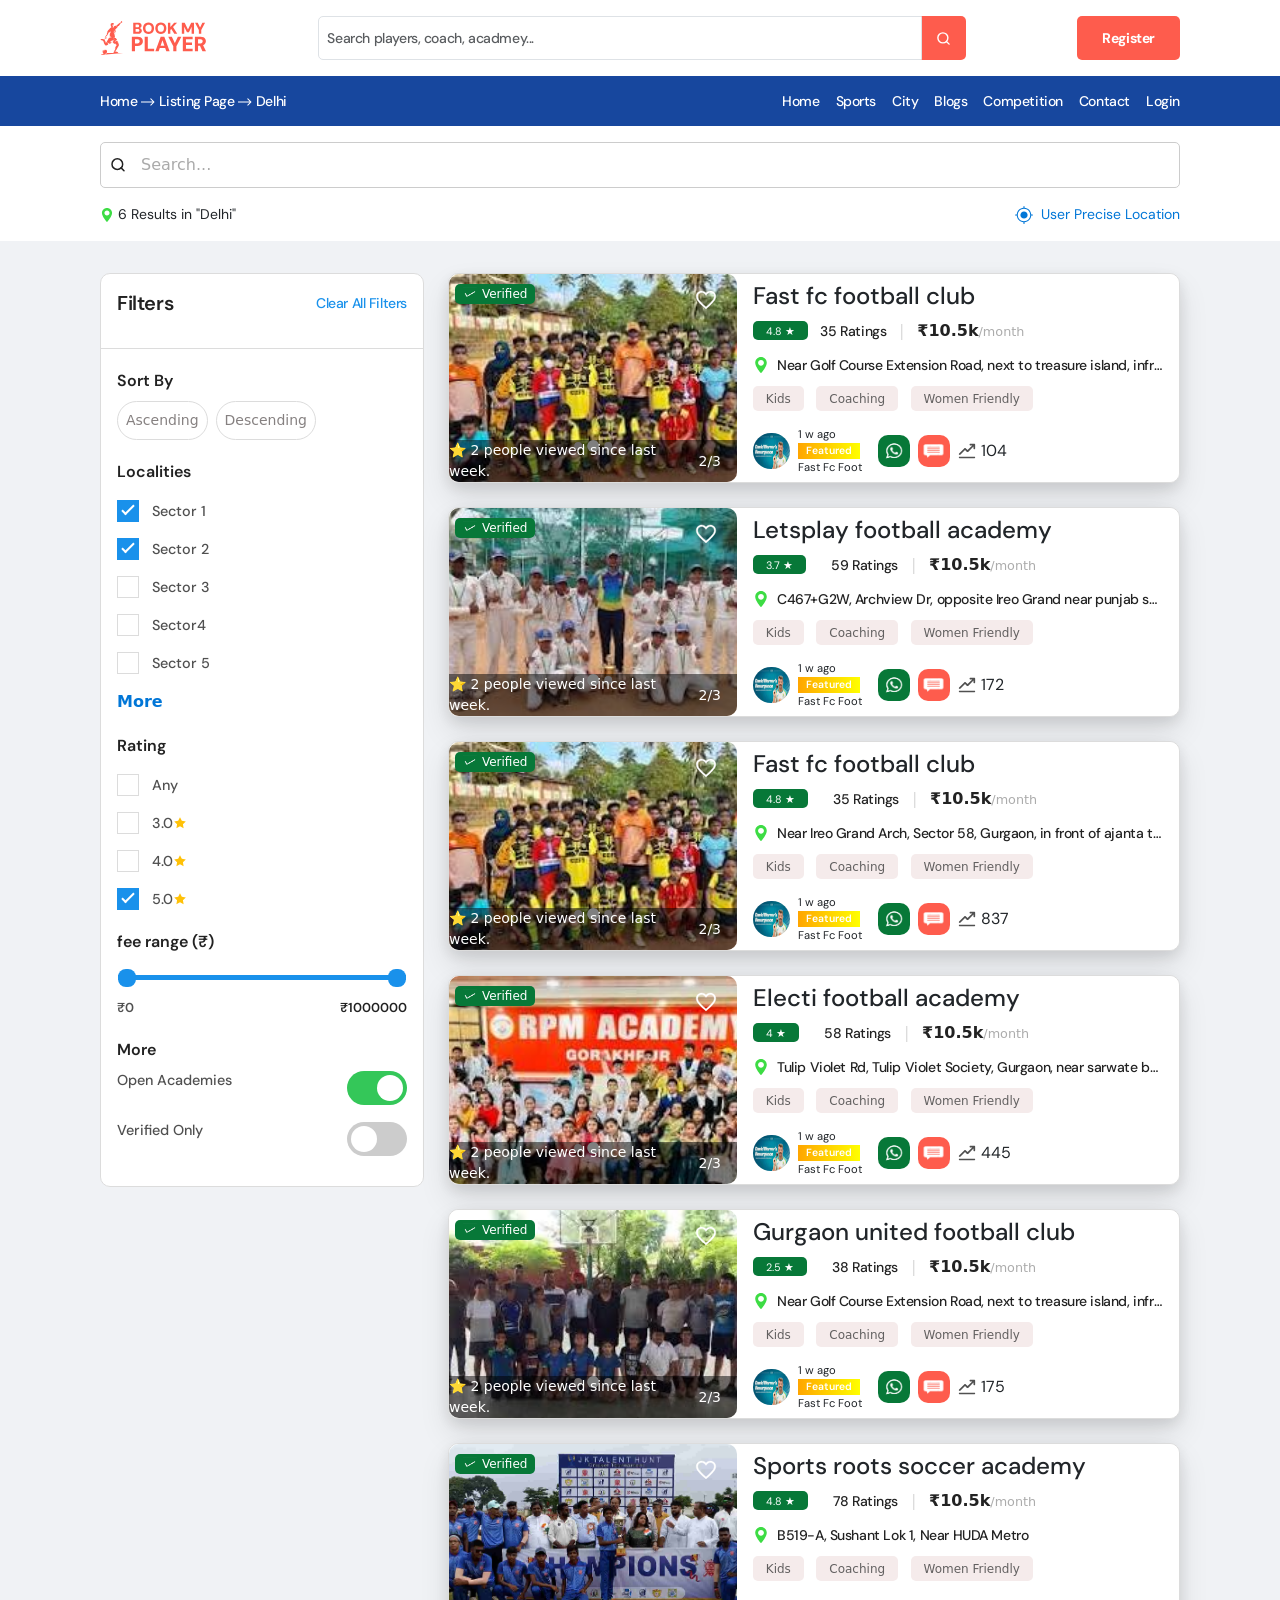
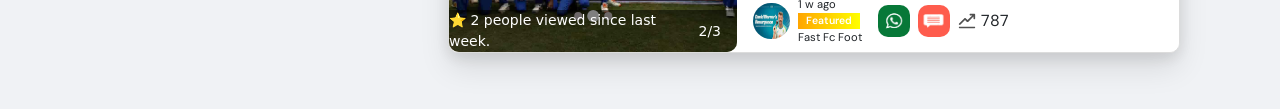
==== index.html @ 22694db4 "changes" ====
<!DOCTYPE html>
<html lang="en">

<head>
    <meta charset="UTF-8">
    <meta name="viewport" content="width=device-width, initial-scale=1.0">
    <title>Document</title>
    <link rel="stylesheet" href="asset/css/listing.css">
    <link rel="stylesheet" href="asset/css/header.css">
    <link rel="preload" href="https://cdn.jsdelivr.net/npm/bootstrap@5.3.2/dist/css/bootstrap.min.css" as="style"
        onload="this.onload=null;this.rel='stylesheet'">
    <noscript>
        <link rel="stylesheet" href="https://cdn.jsdelivr.net/npm/bootstrap@5.3.2/dist/css/bootstrap.min.css"
            integrity="sha384-T3c6CoIi6uLrA9TneNEoa7RxnatzjcDSCmG1MXxSR1GAsXEV/Dwwykc2MPK8M2HN" crossorigin="anonymous">
    </noscript>
</head>

<body>

        <!-- top most header  -->

        <header class="fb_container fb_flex_2 fb_header_1 ">
            <div>
                <img src="asset/images/logo.svg" lodaing="lazy" alt="loading" width="106" height="34">
            </div>
    
    
    
            <!-- search box  -->
    
            <div class="fb_search_field" style="display:block">
                <div class="input-group fb_search_input">
    
    
                    <input type="text" class="form-control fb_custom_search" aria-label="Sizing example input"
                        aria-describedby="inputGroup-sizing-lg" placeholder="Search players, coach, acadmey..." />
    
                    <button type="submit" class="fb_search_btn">
                        <img src="asset/images/search.svg" lodaing="lazy" alt="loading" width="15" height="15" />
                    </button>
    
                </div>
            </div>
    
            <!-- search box ends  -->
    
    
            <!-- another header which contains navbar menu and city  -->
    
            <section class="fb_header_2" style="display: none;">
    
                <div class="fb_nav_menu fb_font">
                    <ul>
                        <li>Home</li>
                        <li>About</li>
                    </ul>
                </div>
    
            </section>
    
            <!-- another header which contains navbar menu and city ends -->
    
            <div class="fb_login">
    
                <!-- <div class="fb_city_section" style="display: none;">
    
                    <div class="fb_club fb_city">
                        <span class="fb_font">Select Your City</span>
                        <img src="asset/images/black-arrow.svg" lodaing="lazy" alt="loading"  width="14" height="14">
                    </div>
                </div> -->
    
                <div>
                    <button class="fb_login_btn fb_font">Register</button>
                </div>
    
    
            </div>
    
    
        </header>
    
        <!-- top most header ends -->
    
        <!-- blue header starts  -->
    
        <header class="fb_blue_container fb_blue_flex fb_header_blue fb_font">
    
            <div>
                <span class="fb_blue_home">Home</span>
                <img src="asset/images/white-arrow.svg" lodaing="lazy" alt="loading" width="14" height="8">
                <span class="fb_blue_home">Listing Page</span>
                <img src="asset/images/white-arrow.svg" lodaing="lazy" alt="loading" width="14" height="8">
                <span class="fb_blue_home">Delhi</span>
            </div>
    
    
            <div class="fb_nav_option fb_font">
                <ul class="fb_nav_ul">
                    <li class="fb_nav">Home</li>
                    <li class="fb_sports fb_nav">Sports</li>
                    <li class="fb_new_city fb_nav" id="selectedCity">City</li>
                    <li class="fb_nav">Blogs</li>
                    <li class="fb_nav">Competition</li>
                    <li class="fb_nav">Contact</li>
                    <li class="fb_nav">Login</li>
                </ul>
            </div>
    
        </header>
    
        <!-- blue header ends -->
    <header>
        <div class="top_mob_header">
            <div class="top_logo">
                <img src="asset/images/logo.svg" alt="">
                <img src="asset/images/menu.png" alt="" class="menu_img">
            </div>
        </div>
        <div class="search-box">
            <input type="text" class="search-input" placeholder="Search...">
            <div class="search-icon">
                <img src="asset/images/search2.svg" alt="search">
            </div>
        </div>

        <div class="result_location">
            <div class="result_place">
                <div>
                    <img src="asset/images/location_mob.svg" alt="" srcset="">
                    <span>6 Results in "Delhi"</span>
                </div>
                <span class="precise_location"><img src="asset/images/detect.svg" alt=""> User Precise Location</span>
            </div>
        </div>

        <div class="filter_section">
            <div class="filter_sort">
                <span>Sort By</span>
            </div>
            <div class="filter_sort">
                <span>Top Rated</span>
            </div>
            <div class="filter_sort">
                <span>Verified</span>
            </div>
            <div class="filter_sort">
                <span>Open Now</span>
            </div>
        </div>
    </header>

    <section class="localities">
        <h2 class="fb_font">Localities in Delhi</h2>

        <div class="grid-container">
            <!-- First 12 sectors -->
            <div class="grid-item"><img src="asset/images/home_icon.png" alt=""><span>Sector1</span></div>
            <div class="grid-item"><img src="asset/images/home_icon.png" alt=""><span>Sector2</span></div>
            <div class="grid-item"><img src="asset/images/home_icon.png" alt=""><span>Sector3</span></div>
            <div class="grid-item"><img src="asset/images/home_icon.png" alt=""><span>Sector4</span></div>
            <div class="grid-item"><img src="asset/images/home_icon.png" alt=""><span>Sector5</span></div>
            <div class="grid-item"><img src="asset/images/home_icon.png" alt=""><span>Sector6</span></div>
            <div class="grid-item"><img src="asset/images/home_icon.png" alt=""><span>Sector7</span></div>
            <!-- Add more sectors up to Sector12 similarly -->

            <!-- Last line with expand and less icon -->
            <div class="grid-item expand"><img src="asset/images/location_mob.svg" alt=""><span>More</span></div>

            <!-- Hidden sectors (initially hidden) -->
            <div class="grid-item extra" style="display: none;"><img src="asset/images/home_icon.png"
                    alt=""><span>Sector16</span></div>
            <div class="grid-item extra" style="display: none;"><img src="asset/images/home_icon.png"
                    alt=""><span>Sector17</span></div>
            <div class="grid-item extra" style="display: none;"><img src="asset/images/home_icon.png"
                    alt=""><span>Sector18</span></div>
            <div class="grid-item extra" style="display: none;"><img src="asset/images/home_icon.png"
                    alt=""><span>Sector19</span></div>
            <div class="grid-item extra" style="display: none;"><img src="asset/images/home_icon.png"
                    alt=""><span>Sector20</span></div>
            <div class="grid-item extra" style="display: none;"><img src="asset/images/home_icon.png"
                    alt=""><span>Sector21</span></div>
            <div class="grid-item extra" style="display: none;"><img src="asset/images/home_icon.png"
                    alt=""><span>Sector22</span></div>
            <div class="grid-item extra" style="display: none;"><img src="asset/images/home_icon.png"
                    alt=""><span>Sector23</span></div>
            <div class="grid-item extra" style="display: none;"><img src="asset/images/home_icon.png"
                    alt=""><span>Sector24</span></div>
            <div class="grid-item extra" style="display: none;"><img src="asset/images/home_icon.png"
                    alt=""><span>Sector25</span></div>
            <div class="grid-item extra" style="display: none;"><img src="asset/images/home_icon.png"
                    alt=""><span>Sector26</span></div>
            <div class="grid-item extra" style="display: none;"><img src="asset/images/home_icon.png"
                    alt=""><span>Sector27</span></div>
            <!-- Add more hidden sectors similarly up to Sector16 or more -->
            <!-- Less Icon (initially hidden) -->
            <div class="grid-item less" style="display: none;"><img src="asset/images/location_mob.svg"
                    alt=""><span>Less</span></div>
        </div>

    </section>


    <section class="listing_page">
        <div class="filter_left">
            <div class="filter_top">
                <p class="fb_font" id="filter_new_heading">Filters</p>
                <p class="fb_font" id="filter_new_heading_2">Clear All Filters</p>
            </div>
            <div class="mob_filter_input">
                <label for="">Sort By</label>
                <div class="sort_by">
                    <div class="sort_btn"><span>Ascending</span></div>
                    <div class="sort_btn"><span>Descending</span></div>
                </div>

            </div>

            <div class="filter_check">
                <p class="mob_filter_topic">Localities</p>

                <div class="mobile_login_check">
                    <label class="mobile_login_label_checkbox">
                        <input type="checkbox" checked />
                        <span class="mobile_login_checkbox"></span>
                        <p class="mob_filter_sector">Sector 1</p>
                    </label>
                </div>

                <div class="mobile_login_check">
                    <label class="mobile_login_label_checkbox">
                        <input type="checkbox" checked />
                        <span class="mobile_login_checkbox"></span>
                        <p class="mob_filter_sector">Sector 2</p>
                    </label>
                </div>

                <div class="mobile_login_check">
                    <label class="mobile_login_label_checkbox">
                        <input type="checkbox" />
                        <span class="mobile_login_checkbox"></span>
                        <p class="mob_filter_sector">Sector 3</p>
                    </label>
                </div>

                <div class="mobile_login_check">
                    <label class="mobile_login_label_checkbox">
                        <input type="checkbox" />
                        <span class="mobile_login_checkbox"></span>
                        <p class="mob_filter_sector">Sector4</p>
                    </label>
                </div>

                <div class="mobile_login_check">
                    <label class="mobile_login_label_checkbox">
                        <input type="checkbox" />
                        <span class="mobile_login_checkbox"></span>
                        <p class="mob_filter_sector">Sector 5</p>
                    </label>
                </div>
                <div>
                   <p style="text-align: left; color: #0076d7; font-weight: 600; cursor: pointer;">More</p>

                </div>

                <p class="mob_filter_topic">Rating</p>

                <div class="mobile_login_check">
                    <label class="mobile_login_label_checkbox">
                        <input type="checkbox" />
                        <span class="mobile_login_checkbox"></span>
                        <p class="mob_filter_sector">Any</p>
                    </label>
                </div>

                <div class="mobile_login_check">
                    <label class="mobile_login_label_checkbox">
                        <input type="checkbox" />
                        <span class="mobile_login_checkbox"></span>
                        <p class="mob_filter_sector">3.0 <img src="asset/images/gold_star.svg" loading="lazy"
                                alt="loading" width="14" height="14"></p>
                    </label>
                </div>

                <div class="mobile_login_check">
                    <label class="mobile_login_label_checkbox">
                        <input type="checkbox" />
                        <span class="mobile_login_checkbox"></span>
                        <p class="mob_filter_sector">4.0 <img src="asset/images/gold_star.svg" loading="lazy"
                                alt="loading" width="14" height="14"></p>
                    </label>
                </div>

                <div class="mobile_login_check">
                    <label class="mobile_login_label_checkbox">
                        <input type="checkbox" checked />
                        <span class="mobile_login_checkbox"></span>
                        <p class="mob_filter_sector">5.0 <img src="asset/images/gold_star.svg" loading="lazy"
                                alt="loading" width="14" height="14"></p>
                    </label>
                </div>
            </div>

            <div class="mob_filter_slider">
                <p class="mob_filter_topic">fee range (₹)</p>
                <div class="mob_filter_range_slider">

                    <input value="0" min="0" max="1000000" step="10000" type="range">
                    <input value="1000000" min="0" max="1000000" step="10000" type="range">


                    <div class="mob_academy_filter_value">
                        <span class="rangeValues-1"></span>
                        <span class="rangeValues-2"></span>
                    </div>
                </div>
            </div>

            <div>
                <p class="mob_filter_topic">More</p>

                <div class="mob_filter_on_off">
                    <p class="mob_filter_pic_on">Open Academies</p>
                    <label class="mob_filter_switch">
                        <input type="checkbox" checked>
                        <span class="mob_switch_slider mob_switch_round"></span>
                    </label>
                </div>

                <div class="mob_filter_on_off">
                    <p class="mob_filter_pic_on">Verified Only</p>
                    <label class="mob_filter_switch">
                        <input type="checkbox">
                        <span class="mob_switch_slider mob_switch_round"></span>
                    </label>
                </div>
            </div>
        </div>
        <div class="row right_main">
            <div class="col-12 gap">
                <div class="listing_wrapper">
                    <div class="listing_box">
                        <div class="listing_img">
                            <div class="carousel">
                                <div class="carousel_images">
                                    <img src="asset/images/academy1.jpeg" alt="Listing Image 1" class="list_img active">
                                    <img src="asset/images/academy2.jpeg" alt="Listing Image 2" class="list_img">
                                    <img src="asset/images/academy3.jpeg" alt="Listing Image 3" class="list_img">
                                    <!-- Add more images as needed -->
                                </div>
                                <div class="carousel_dots">
                                    <span class="dot active" onclick="currentSlide(1)"></span>
                                    <span class="dot" onclick="currentSlide(2)"></span>
                                    <span class="dot" onclick="currentSlide(3)"></span>
                                    <!-- Add more dots as needed -->
                                </div>
                                <div class="carousel_contacts">
                                    <div><span class="">⭐ 2 people viewed since last week.</span></div>
                                    <div><span class="contact_count">1/3</span></div>
                                </div>
                            </div>

                            <div>
                                <div class="verified_tick">
                                    <img src="asset/images/white_tick.png" alt="">
                                    <span>Verified</span>
                                </div>
                                <div class="heart_fav">
                                    <img src="asset/images/heart.svg" alt="">
                                </div>

                            </div>

                        </div>


                        <div class="list_down">
                            <div class="list_top">
                                <h2>Fast fc football club</h2>
                            </div>
                            <div>


                                <div class="fb_star_section fb_flex">
                                    <div class="rating_num">
                                        <span>4.8 ★</span>
                                    </div>
                                    <span class="fb_font total_ratings">35 Ratings</span>
                                    <span class="line">|</span>
                                    <span><span style="font-weight: 600; color:#222">₹10.5k</span><span
                                            class="per_month">/month</span></span>
                                </div>
                            </div>

                            <div class="list_location">
                                <img src="asset/images/location_mob.svg" alt="">
                                <span class="fb_font">Near Golf Course Extension Road, next to treasure island, infront of jali road, bhawarkuwa, in front of khatiwalatank, near Alpine international school</span>
                            </div>

                            <div class="extra_info">
                                <div class="extra_sport">
                                    <span>Kids</span>
                                </div>
                                <div class="extra_sport">
                                    <span>Coaching</span>
                                </div>
                                <div class="extra_sport">
                                    <span>Women Friendly</span>
                                </div>
                                <div class="extra_sport">
                                    <span>Admission Open</span>
                                </div>
                                <div class="extra_sport">
                                    <span>Timings</span>
                                </div>
                                <div class="extra_sport">
                                    <span>Expensive /Pricing</span>
                                </div>
                            </div>

                            <div class="down_menu">
                                <div class="logo_details">
                                    <div class="mini_logo">
                                        <img src="asset/images/img1.jpeg" alt="">
                                    </div>
        
                                    <div class="logo_info">
                                        <span>1 w ago</span>
                                        <span>Featured</span>
                                        <span>Fast Fc Football club academy in south east delhi</span>
                                    </div>
                                </div>
                                <div class="list_btn">
                                    <div class="white_whatsapp"><img src="asset/images/whatsapp_icon.png" alt="" srcset="">
                                    </div>
                                    <div class="white_phone"><img src="asset/images/msg_icon.png" alt="" srcset=""></div>
                                    <div class="graph_view"><img src="asset/images/graph.svg" alt=""><span>104</span></div>
                                </div>
        
                            </div>
                        </div>
                    </div>

                </div>

            </div>

            <div class="col-12 gap">
                <div class="listing_wrapper">
                    <div class="listing_box">
                        <div class="listing_img">
                            <div class="carousel">
                                <div class="carousel_images">
                                    <img src="asset/images/academy4.jpeg" alt="Listing Image 1" class="list_img active">
                                    <img src="asset/images/academy5.jpeg" alt="Listing Image 2" class="list_img">
                                    <img src="asset/images/academy6.jpeg" alt="Listing Image 3" class="list_img">
                                    <!-- Add more images as needed -->
                                </div>
                                <div class="carousel_dots">
                                    <span class="dot active" onclick="currentSlide(1)"></span>
                                    <span class="dot" onclick="currentSlide(2)"></span>
                                    <span class="dot" onclick="currentSlide(3)"></span>
                                    <!-- Add more dots as needed -->
                                </div>

                                <div class="carousel_contacts">
                                    <div><span class="">⭐ 2 people viewed since last week.</span></div>
                                    <div><span class="contact_count">1/3</span></div>
                                </div>
                            </div>
                            <div class="verified_tick">
                                <img src="asset/images/white_tick.png" alt="">
                                <span>Verified</span>
                            </div>
                            <div class="heart_fav">
                                <img src="asset/images/heart.svg" alt="">
                            </div>
                        </div>


                        <div class="list_down">
                            <div class="list_top">
                                <h2>Letsplay football academy</h2>
                            </div>
                            <div>


                                <div class="fb_star_section fb_flex">
                                    <div class="rating_num">
                                        <span>3.7 ★</span>
                                    </div>
                                    <div class="fb_stars star_hide" style="--star_rating: 4"
                                        aria-label="Rating of this product is 4 out of 5.">
                                    </div>
                                    <span class="fb_font total_ratings">59 Ratings</span>
                                    <span class="line">|</span>
                                    <span><span style="font-weight: 600; color:#222">₹10.5k</span><span
                                            class="per_month">/month</span></span>
                                </div>
                            </div>

                            <div class="list_location">
                                <img src="asset/images/location_mob.svg" alt="">
                                <span class="fb_font">C467+G2W, Archview Dr, opposite Ireo Grand near punjab sweets</span>
                            </div>

                            <div class="extra_info">
                                <div class="extra_sport">
                                    <span>Kids</span>
                                </div>
                                <div class="extra_sport">
                                    <span>Coaching</span>
                                </div>
                                <div class="extra_sport">
                                    <span>Women Friendly</span>
                                </div>
                                <div class="extra_sport">
                                    <span>Admission Open</span>
                                </div>
                                <div class="extra_sport">
                                    <span>Timings</span>
                                </div>
                                <div class="extra_sport">
                                    <span>Expensive /Pricing</span>
                                </div>
                            </div>
                            
                            <div class="down_menu">
                                <div class="logo_details">
                                    <div class="mini_logo">
                                        <img src="asset/images/img1.jpeg" alt="">
                                    </div>
        
                                    <div class="logo_info">
                                        <span>1 w ago</span>
                                        <span>Featured</span>
                                        <span>Fast Fc Foot...</span>
                                    </div>
                                </div>
                                <div class="list_btn">
                                    <div class="white_whatsapp"><img src="asset/images/whatsapp_icon.png" alt="" srcset="">
                                    </div>
                                    <div class="white_phone"><img src="asset/images/msg_icon.png" alt="" srcset=""></div>
                                    <div class="graph_view"><img src="asset/images/graph.svg" alt=""><span>172</span></div>
                                </div>
        
                            </div>
                        </div>
                    </div>

                </div>

            </div>

            <div class="col-12 gap">
                <div class="listing_wrapper">
                    <div class="listing_box">
                        <div class="listing_img">
                            <div class="carousel">
                                <div class="carousel_images">
                                    <img src="asset/images/academy8.jpeg" alt="Listing Image 1" class="list_img active">
                                    <img src="asset/images/academy2.jpeg" alt="Listing Image 2" class="list_img">
                                    <img src="asset/images/academy9.jpeg" alt="Listing Image 3" class="list_img">
                                    <!-- Add more images as needed -->
                                </div>
                                <div class="carousel_dots">
                                    <span class="dot active" onclick="currentSlide(1)"></span>
                                    <span class="dot" onclick="currentSlide(2)"></span>
                                    <span class="dot" onclick="currentSlide(3)"></span>
                                    <!-- Add more dots as needed -->
                                </div>
                                <div class="carousel_contacts">
                                    <div><span class="">⭐ 2 people viewed since last week.</span></div>
                                    <div><span class="contact_count">1/3</span></div>
                                </div>
                            </div>

                            <div>
                                <div class="verified_tick">
                                    <img src="asset/images/white_tick.png" alt="">
                                    <span>Verified</span>
                                </div>
                                <div class="heart_fav">
                                    <img src="asset/images/heart.svg" alt="">
                                </div>

                            </div>

                        </div>


                        <div class="list_down">
                            <div class="list_top">
                                <h2>Fast fc football club
                                </h2>
                            </div>
                            <div>


                                <div class="fb_star_section fb_flex">
                                    <div class="rating_num">
                                        <span>4.8 ★</span>
                                    </div>
                                    <div class="fb_stars star_hide" style="--star_rating: 5"
                                        aria-label="Rating of this product is 4 out of 5.">
                                    </div>
                                    <span class="fb_font total_ratings">35 Ratings</span>
                                    <span class="line">|</span>
                                    <span><span style="font-weight: 600; color:#222">₹10.5k</span><span
                                            class="per_month">/month</span></span>
                                </div>
                            </div>

                            <div class="list_location">
                                <img src="asset/images/location_mob.svg" alt="">
                                <span class="fb_font">Near Ireo Grand Arch, Sector 58, Gurgaon, in front of ajanta talkies</span>
                            </div>

                            <div class="extra_info">
                                <div class="extra_sport">
                                    <span>Kids</span>
                                </div>
                                <div class="extra_sport">
                                    <span>Coaching</span>
                                </div>
                                <div class="extra_sport">
                                    <span>Women Friendly</span>
                                </div>
                                <div class="extra_sport">
                                    <span>Admission Open</span>
                                </div>
                                <div class="extra_sport">
                                    <span>Timings</span>
                                </div>
                                <div class="extra_sport">
                                    <span>Expensive /Pricing</span>
                                </div>
                            </div>

                            <div class="down_menu">
                                <div class="logo_details">
                                    <div class="mini_logo">
                                        <img src="asset/images/img1.jpeg" alt="">
                                    </div>
        
                                    <div class="logo_info">
                                        <span>1 w ago</span>
                                        <span>Featured</span>
                                        <span>Fast Fc Foot...</span>
                                    </div>
                                </div>
                                <div class="list_btn">
                                    <div class="white_whatsapp"><img src="asset/images/whatsapp_icon.png" alt="" srcset="">
                                    </div>
                                    <div class="white_phone"><img src="asset/images/msg_icon.png" alt="" srcset=""></div>
                                    <div class="graph_view"><img src="asset/images/graph.svg" alt=""><span>837</span></div>
                                </div>
        
                            </div>

                        </div>
                    </div>

                </div>

            </div>

            <div class="col-12 gap">
                <div class="listing_wrapper">
                    <div class="listing_box">
                        <div class="listing_img">
                            <div class="carousel">
                                <div class="carousel_images">
                                    <img src="asset/images/academy10.jpeg" alt="Listing Image 1"
                                        class="list_img active">
                                    <img src="asset/images/academy11.jpeg" alt="Listing Image 2" class="list_img">
                                    <img src="asset/images/academy12.jpeg" alt="Listing Image 3" class="list_img">
                                    <!-- Add more images as needed -->
                                </div>
                                <div class="carousel_dots">
                                    <span class="dot active" onclick="currentSlide(1)"></span>
                                    <span class="dot" onclick="currentSlide(2)"></span>
                                    <span class="dot" onclick="currentSlide(3)"></span>
                                    <!-- Add more dots as needed -->
                                </div>

                                <div class="carousel_contacts">
                                    <div><span class="">⭐ 2 people viewed since last week.</span></div>
                                    <div><span class="contact_count">1/3</span></div>
                                </div>
                            </div>
                            <div class="verified_tick">
                                <img src="asset/images/white_tick.png" alt="">
                                <span>Verified</span>
                            </div>
                            <div class="heart_fav">
                                <img src="asset/images/heart.svg" alt="">
                            </div>
                        </div>


                        <div class="list_down">
                            <div class="list_top">
                                <h2>Electi football academy</h2>
                            </div>
                            <div>


                                <div class="fb_star_section fb_flex">
                                    <div class="rating_num">
                                        <span>4 ★</span>
                                    </div>
                                    <div class="fb_stars star_hide" style="--star_rating: 4"
                                        aria-label="Rating of this product is 4 out of 5.">
                                    </div>
                                    <span class="fb_font total_ratings">58 Ratings</span>
                                    <span class="line">|</span>
                                    <span><span style="font-weight: 600; color:#222">₹10.5k</span><span
                                            class="per_month">/month</span></span>
                                </div>
                            </div>

                            <div class="list_location">
                                <img src="asset/images/location_mob.svg" alt="">
                                <span class="fb_font">Tulip Violet Rd, Tulip Violet Society, Gurgaon, near sarwate bus stand</span>
                            </div>

                            <div class="extra_info">
                                <div class="extra_sport">
                                    <span>Kids</span>
                                </div>
                                <div class="extra_sport">
                                    <span>Coaching</span>
                                </div>
                                <div class="extra_sport">
                                    <span>Women Friendly</span>
                                </div>
                                <div class="extra_sport">
                                    <span>Admission Open</span>
                                </div>
                                <div class="extra_sport">
                                    <span>Timings</span>
                                </div>
                                <div class="extra_sport">
                                    <span>Expensive /Pricing</span>
                                </div>
                            </div>

                            <div class="down_menu">
                                <div class="logo_details">
                                    <div class="mini_logo">
                                        <img src="asset/images/img1.jpeg" alt="">
                                    </div>
        
                                    <div class="logo_info">
                                        <span>1 w ago</span>
                                        <span>Featured</span>
                                        <span>Fast Fc Foot...</span>
                                    </div>
                                </div>
                                <div class="list_btn">
                                    <div class="white_whatsapp"><img src="asset/images/whatsapp_icon.png" alt="" srcset="">
                                    </div>
                                    <div class="white_phone"><img src="asset/images/msg_icon.png" alt="" srcset=""></div>
                                    <div class="graph_view"><img src="asset/images/graph.svg" alt=""><span>445</span></div>
                                </div>
        
                            </div>


                        </div>
                    </div>

                </div>

            </div>

            <div class="col-12 gap">
                <div class="listing_wrapper">
                    <div class="listing_box">
                        <div class="listing_img">
                            <div class="carousel">
                                <div class="carousel_images">
                                    <img src="asset/images/academy13.jpeg" alt="Listing Image 1"
                                        class="list_img active">
                                    <img src="asset/images/academy14.jpeg" alt="Listing Image 2" class="list_img">
                                    <img src="asset/images/academy15.jpeg" alt="Listing Image 3" class="list_img">
                                    <!-- Add more images as needed -->
                                </div>
                                <div class="carousel_dots">
                                    <span class="dot active" onclick="currentSlide(1)"></span>
                                    <span class="dot" onclick="currentSlide(2)"></span>
                                    <span class="dot" onclick="currentSlide(3)"></span>
                                    <!-- Add more dots as needed -->
                                </div>
                                <div class="carousel_contacts">
                                    <div><span class="">⭐ 2 people viewed since last week.</span></div>
                                    <div><span class="contact_count">1/3</span></div>
                                </div>
                            </div>

                            <div>
                                <div class="verified_tick">
                                    <img src="asset/images/white_tick.png" alt="">
                                    <span>Verified</span>
                                </div>
                                <div class="heart_fav">
                                    <img src="asset/images/heart.svg" alt="">
                                </div>

                            </div>

                        </div>


                        <div class="list_down">
                            <div class="list_top">
                                <h2>Gurgaon united football club
                                </h2>
                            </div>
                            <div>


                                <div class="fb_star_section fb_flex">
                                    <div class="rating_num">
                                        <span>2.5 ★</span>
                                    </div>
                                    <div class="fb_stars star_hide" style="--star_rating: 3"
                                        aria-label="Rating of this product is 3 out of 5.">
                                    </div>
                                    <span class="fb_font total_ratings">38 Ratings</span>
                                    <span class="line">|</span>
                                    <span><span style="font-weight: 600; color:#222">₹10.5k</span><span
                                            class="per_month">/month</span></span>
                                </div>
                            </div>

                            <div class="list_location">
                                <img src="asset/images/location_mob.svg" alt="">
                                <span class="fb_font">Near Golf Course Extension Road, next to treasure island, infront of jali road, bhawarkuwa, in front of khatiwalatank, near Alpine international school</span>
                            </div>

                            <div class="extra_info">
                                <div class="extra_sport">
                                    <span>Kids</span>
                                </div>
                                <div class="extra_sport">
                                    <span>Coaching</span>
                                </div>
                                <div class="extra_sport">
                                    <span>Women Friendly</span>
                                </div>
                                <div class="extra_sport">
                                    <span>Admission Open</span>
                                </div>
                                <div class="extra_sport">
                                    <span>Timings</span>
                                </div>
                                <div class="extra_sport">
                                    <span>Expensive /Pricing</span>
                                </div>
                            </div>

                            <div class="down_menu">
                                <div class="logo_details">
                                    <div class="mini_logo">
                                        <img src="asset/images/img1.jpeg" alt="">
                                    </div>
        
                                    <div class="logo_info">
                                        <span>1 w ago</span>
                                        <span>Featured</span>
                                        <span>Fast Fc Foot...</span>
                                    </div>
                                </div>
                                <div class="list_btn">
                                    <div class="white_whatsapp"><img src="asset/images/whatsapp_icon.png" alt="" srcset="">
                                    </div>
                                    <div class="white_phone"><img src="asset/images/msg_icon.png" alt="" srcset=""></div>
                                    <div class="graph_view"><img src="asset/images/graph.svg" alt=""><span>175</span></div>
                                </div>
        
                            </div>
                        </div>
                    </div>

                </div>

            </div>

            <div class="col-12 gap">
                <div class="listing_wrapper">
                    <div class="listing_box">
                        <div class="listing_img">
                            <div class="carousel">
                                <div class="carousel_images">
                                    <img src="asset/images/academy10.jpeg" alt="Listing Image 1"
                                        class="list_img active">
                                    <img src="asset/images/academy18.jpg" alt="Listing Image 2" class="list_img">
                                    <img src="asset/images/academy5.jpeg" alt="Listing Image 3" class="list_img">
                                    <!-- Add more images as needed -->
                                </div>
                                <div class="carousel_dots">
                                    <span class="dot active" onclick="currentSlide(1)"></span>
                                    <span class="dot" onclick="currentSlide(2)"></span>
                                    <span class="dot" onclick="currentSlide(3)"></span>
                                    <!-- Add more dots as needed -->
                                </div>
                                <div class="carousel_contacts">
                                    <div><span class="">⭐ 2 people viewed since last week.</span></div>
                                    <div><span class="contact_count">1/3</span></div>
                                </div>
                            </div>

                            <div>
                                <div class="verified_tick">
                                    <img src="asset/images/white_tick.png" alt="">
                                    <span>Verified</span>
                                </div>
                                <div class="heart_fav">
                                    <img src="asset/images/heart.svg" alt="">
                                </div>

                            </div>

                        </div>


                        <div class="list_down">
                            <div class="list_top">
                                <h2>Sports roots soccer academy
                                </h2>
                            </div>
                            <div>


                                <div class="fb_star_section fb_flex">
                                    <div class="rating_num">
                                        <span>4.8 ★</span>
                                    </div>
                                    <div class="fb_stars star_hide" style="--star_rating: 5"
                                        aria-label="Rating of this product is 3 out of 5.">
                                    </div>
                                    <span class="fb_font total_ratings">78 Ratings</span>
                                    <span class="line">|</span>
                                    <span><span style="font-weight: 600; color:#222">₹10.5k</span><span
                                            class="per_month">/month</span></span>
                                </div>
                            </div>

                            <div class="list_location">
                                <img src="asset/images/location_mob.svg" alt="">
                                <span class="fb_font">B519-A, Sushant Lok 1, Near HUDA Metro</span>
                            </div>

                            <div class="extra_info">
                                <div class="extra_sport">
                                    <span>Kids</span>
                                </div>
                                <div class="extra_sport">
                                    <span>Coaching</span>
                                </div>
                                <div class="extra_sport">
                                    <span>Women Friendly</span>
                                </div>
                                <div class="extra_sport">
                                    <span>Admission Open</span>
                                </div>
                                <div class="extra_sport">
                                    <span>Timings</span>
                                </div>
                                <div class="extra_sport">
                                    <span>Expensive /Pricing</span>
                                </div>
                            </div>
                         
                            <div class="down_menu">
                                <div class="logo_details">
                                    <div class="mini_logo">
                                        <img src="asset/images/img1.jpeg" alt="">
                                    </div>
        
                                    <div class="logo_info">
                                        <span>1 w ago</span>
                                        <span>Featured</span>
                                        <span>Fast Fc Foot...</span>
                                    </div>
                                </div>
                                <div class="list_btn">
                                    <div class="white_whatsapp"><img src="asset/images/whatsapp_icon.png" alt="" srcset="">
                                    </div>
                                    <div class="white_phone"><img src="asset/images/msg_icon.png" id="kk" alt="" srcset=""></div>
                                    <div class="graph_view"><img src="asset/images/graph.svg" alt=""><span>787</span></div>
                                </div>
        
                            </div>

                        </div>
                    </div>

                </div>

            </div>

        </div>

    </section>

    <section class="list_popup_wrapper" id="popupWrapper" style="display: none;">
        <!-- Popup Content -->
        <div class="popup_content">
            <!-- Close Button -->
            <span class="close_button" id="closePopup">&times;</span>
            <!-- Popup Text -->
            <p>Academy Popup</p>
        </div>
    </section>
</body>

</html>

<script src="https://ajax.googleapis.com/ajax/libs/jquery/3.5.1/jquery.min.js"></script>
<script>
    $(document).ready(function () {
        $(".carousel").each(function () {
            let currentCarousel = $(this);
            let slides = currentCarousel.find(".list_img");
            let dots = currentCarousel.find(".dot");
            let contactInfo = currentCarousel.find(".contact_count");
            let slideIndex = 0; // Start with the first image

            function showSlides() {
                let i;
                for (i = 0; i < slides.length; i++) {
                    slides.eq(i).hide(); // Hide all slides
                }
                slideIndex++;
                if (slideIndex > slides.length) { slideIndex = 1 } // Loop back to the first slide

                slides.eq(slideIndex - 1).show(); // Show the current slide
                dots.removeClass("active").eq(slideIndex - 1).addClass("active"); // Update dots

                // Update the contact count based on the current slide
                contactInfo.text(slideIndex + '/' + slides.length);

                setTimeout(showSlides, 2000); // Change slide every 2 seconds
            }

            showSlides(); // Call the function to run the slideshow
        });


        // Function to show the popup
        function showPopup() {
            $('#popupWrapper').css('display', 'flex');
        }

        // Close the popup when the close button is clicked
        $('#closePopup').click(function () {
            $('#popupWrapper').hide();
        });

        // Close the popup when clicking outside the white portion
        $(window).click(function (event) {
            if ($(event.target).is('#popupWrapper')) {
                $('#popupWrapper').hide();
            }
        });

        // Example usage: show the popup (this could be triggered by another event)
        setTimeout(showPopup, 30000000);
    });

    $(document).ready(function () {
        // Expand More
        $(".expand").click(function () {
            $(".extra").show(); // Show extra sectors
            $(".less").show(); // Show the less icon
            $(".expand").hide(); // Hide the expand icon
        });

        // Less
        $(".less").click(function () {
            $(".extra").hide(); // Hide extra sectors
            $(".expand").show(); // Show the expand icon
            $(".less").hide(); // Hide the less icon
        });
    });

</script>
<script>
    
function getVals() {
  // Get slider values
  let parent = this.parentNode;
  let slides = parent.getElementsByTagName("input");
  let slide1 = parseFloat(slides[0].value);
  let slide2 = parseFloat(slides[1].value);
  // Neither slider will clip the other, so make sure we determine which is larger
  if (slide1 > slide2) {
    let tmp = slide2;
    slide2 = slide1;
    slide1 = tmp;
  }

  let displayElement = parent.getElementsByClassName("rangeValues-1")[0];
  let displayElement2 = parent.getElementsByClassName("rangeValues-2")[0];
  displayElement.innerHTML = "₹" + slide1;
  displayElement2.innerHTML = "₹" + slide2;
}

window.onload = function () {
  // Initialize Sliders
  let sliderSections = document.getElementsByClassName(
    "mob_filter_range_slider"
  );
  for (let x = 0; x < sliderSections.length; x++) {
    let sliders = sliderSections[x].getElementsByTagName("input");
    for (let y = 0; y < sliders.length; y++) {
      if (sliders[y].type === "range") {
        sliders[y].oninput = getVals;
        // Manually trigger event first time to display values
        sliders[y].oninput();
      }
    }
  }
};

</script>
---- asset/css/listing.css ----
@import url("https://fonts.googleapis.com/css2?family=DM+Sans:opsz,wght@9..40,200;9..40,300;9..40,400&family=Montserrat&display=swap");

* {
  margin: 0;
  padding: 0;
  box-sizing: border-box;
}

body {
  font-family: Dm Sans;
}

/* general css  */

a {
  text-decoration: none;
}

#formError {
  color: red;
}

.fb_flex_new,
.fb_blue_flex,
.fb_menu_flex {
  display: flex;
  justify-content: space-between;
  align-items: center;
}

.fb_flex_new {
  margin-bottom: 0rem !important;
  flex-wrap: wrap !important;
  gap: 1rem !important;
}

.fb_font {
  color: #222;
  font-family: DM Sans;
  font-size: 0.875rem;
  font-weight: 500;
  line-height: normal;
  letter-spacing: -0.02563rem;
}

a {
  text-decoration: none;
}

.fb_container {
  margin: 0 auto;
  padding: 1rem;
}

ul {
  margin-bottom: 0;
}

.listing_page {
  padding: 2rem 6.25rem;
  display: flex;
  justify-content: center;
  align-items: start;
  gap: 1.5rem;
  background-color: #f0f2f5;
}

.listing_wrapper,
.listing_box {
  display: inline-flex;
  width: 100%;
  position: relative;
  border-radius: 0.625rem;
  background-color: #fff;
}
.listing_wrapper {
  border: 1px solid #dcdcdc;
  display: flex;
  flex-direction: column;
  align-items: start;
  justify-content: start;
  padding: 1rem;
  transition: box-shadow 0.3s ease-in-out; /* Smooth transition for hover effect */
  box-shadow: 0 15px 30px rgba(0, 0, 0, 0.1),
    /* Larger shadow */ 0 5px 15px rgba(0, 0, 0, 0.1);
  border-radius: 0.625rem;
}

.listing_box {
  width: 100%;
}

.list_img {
  width: 18rem;
  height: 13rem;
  border-radius: 0.625rem;
  object-fit: cover;
}

.line {
  color: #dcdcdc;
}

.per_month {
  font-size: 0.8rem;
  color: #acacac;
}

.listing_wrapper {
  border: 1px solid #dcdcdc;
  display: flex;
  flex-direction: column;
  align-items: start;
  justify-content: start;
  padding: 0rem;
  transition: box-shadow 0.3s ease-in-out; /* Smooth transition for hover effect */
  box-shadow: 0 15px 30px rgba(0, 0, 0, 0.1),
    /* Larger shadow */ 0 5px 15px rgba(0, 0, 0, 0.1);
  border-radius: 0.625rem;
  width: 100%;
}

.list_top {
  display: flex;
  justify-content: start;
  align-items: start;
  gap: 0.8rem;
}

.thumbs_up {
  background-color: #222;
  padding: 0.3rem 0.8rem;
  border-radius: 0.625rem;
  display: flex;
  justify-content: center;
  align-items: center;
}

.thumbs_up img {
  width: 1.5rem;
  height: 1.5rem;
}

.list_top h2 {
  font-family: DM Sans;
  font-weight: 500;
  font-size: 1.5rem;
  margin-top: 0.5rem;
}

.listing_img {
  position: relative;
  border-radius: 0.625rem;
}

.verified_tick {
  background-color: #077838;
  color: #fff;
  display: flex;
  justify-content: start;
  align-items: center;
  gap: 0.3rem;
  border-radius: 0.3125rem;
  position: absolute;
  top: 5%;
  left: 2%;
  padding: 0.05rem 0.5rem;
  font-size: 0.75rem;
}
.heart_fav {
  display: flex;
  justify-content: start;
  align-items: center;
  gap: 0.3rem;
  border-radius: 0.3125rem;
  position: absolute;
  top: 5%;
  right: 2%;
  padding: 0.25rem 0.8rem;
  font-size: 0.8rem;
}

.heart_fav img {
  height: 1.5rem;
  width: 1.5rem;
  cursor: pointer;
}

.verified_tick img {
  width: 0.9rem;
  height: auto;
}

.rating_num {
  display: flex;
  justify-content: center;
  align-items: center;
  background-color: #077838;
  padding: 0.1rem 0.8rem;
  border-radius: 0.3125rem;
  color: #fff;
  font-family: DM Sans;
  font-size: 0.675rem;
  width: max-content;
}

.fb_flex {
  display: flex;
  justify-content: start;
  align-items: center;
  flex-wrap: wrap;
  gap: 0.8rem;
}

.top_mob_header {
  display: none;
}

.total_ratings {
  color: #acacac;
  font-size: 0.9rem;
}

.list_location {
  display: flex;
  justify-content: start;
  align-items: center;
  gap: 0.5rem;
  margin-top: 0.8rem;
  font-size: 1rem;
  overflow: hidden;
}

.list_location img {
  width: 1rem;
  height: 1rem;
}

.list_location span {
  width: 100%;
  overflow: hidden;
  white-space: nowrap;
  text-overflow: ellipsis;
}

.extra_info {
  display: flex;
  justify-content: start;
  align-items: center;
  gap: 0.8rem;
  margin-top: 0.8rem;
  width: 100%;
  flex-wrap: wrap;
  height: 2rem;
  overflow: auto;
}

.extra_info::-webkit-scrollbar {
  width: 5px; /* Width of the vertical scrollbar */
}

/* This styles the scrollbar handle */
.extra_info::-webkit-scrollbar-thumb {
  background: blue; /* Color of the scrollbar thumb */
}

.extra_sport {
  background-color: #f5ebeb;
  color: #626060;
  padding: 0.2rem 0.8rem;
  border-radius: 0.3125rem;
  width: auto;
  font-size: 0.75rem;
}

.view_list_btn_2 {
  padding: 15px 8px;
  border-radius: 0.3125rem;
  display: flex;
  justify-content: center;
  align-items: center;
  border: none;
  outline: none;
  cursor: pointer;
  height: 2rem;
  border: 1px solid #077838;
  color: #077838;
  background-color: #fff;
  font-size: 0.75rem;
}

.list_btn {
  display: flex;
  justify-content: end;
  align-items: center;
  gap: 0.5rem;
}

.gap {
  margin-bottom: 1.5rem;
}
.carousel {
  position: relative;
  border-radius: 0.625rem;
}

.carousel_images img {
  display: none;
  border-radius: 0.625rem;
}

.carousel_images img.active {
  display: block; /* Changed from flex to block for images. */
}

.carousel_dots {
  position: absolute;
  bottom: 30px; /* Adjusted for visual preference, can be changed. */
  left: 50%;
  transform: translateX(-50%);
  display: flex;
  justify-content: center;
  align-items: center;
  gap: 0.3rem;
}

.carousel_contacts {
  position: absolute;
  bottom: 0; /* Position it at the bottom of the carousel. */
  left: 50%;
  transform: translateX(-50%);
  width: 100%; /* Take up the full width of the carousel. */
  background-color: rgba(0, 0, 0, 0.5);
  color: white;
  box-sizing: border-box; /* Ensures padding doesn't add to the width. */
  padding-right: 1rem;
  font-size: 0.875rem;
  display: flex;
  justify-content: space-between;
  align-items: center;
  border-bottom-right-radius: 0.625rem;
  border-bottom-left-radius: 0.625rem;
}

.dot {
  cursor: pointer;
  height: 8px;
  width: 8px;
  background-color: #dbd0d0;
  border-radius: 50%;
  display: inline-block;
}

.dot.active {
  background-color: #fff;
  height: 12px;
  width: 12px;
}

.white_phone,
.white_whatsapp {
  background-color: #fe5c4d;
  border-radius: 0.625rem;
  padding: 0.1rem;
  display: flex;
  justify-content: center;
  align-items: center;
  cursor: pointer;
}

.whatsapp_btn button,
.phone_btn button {
  border: none;
  border-radius: 0.3125rem;
  padding: 3px 12px;
  background-color: #077838;
  display: flex;
  justify-content: center;
  align-items: center;
  gap: 0.1rem;
  color: white;
  font-size: 0.875rem;
}

.phone_btn button {
  background-color: #0076d7;
}

.white_phone img,
.white_whatsapp img,
.whatsapp_img {
  width: 1.8rem;
  height: 1.8rem;
}

.white_whatsapp {
  background-color: #077838;
}

.list_down {
  padding-left: 1rem;
  padding-right: 1rem;
  width: 100%;
  overflow: hidden;
}

.down_menu {
  display: flex;
  justify-content: start;
  align-items: center;
  background-color: #fff;
  width: 100%;
  font-family: DM Sans;
  gap: 1rem;
  margin-top:0.5rem;
}

.mini_logo img,
.mini_logo_2 img {
  border-radius: 50%;
  height: 2.3rem;
  width: 2.3rem;
}

.logo_details {
  display: flex;
  justify-content: start;
  align-items: center;
  gap: 0.5rem;
}

.logo_info {
  display: flex;
  flex-direction: column;
  align-items: start;
  justify-content: start;
  width: 4rem;
}
.logo_info span {
  font-size: 0.7rem;
}

.logo_info span:nth-child(2) {
  background: linear-gradient(to right, orange, yellow);
  padding: 0rem 0.5rem;
  font-weight: 600;
  color: #fff;
  font-size: 0.65rem;
}
.logo_info span:nth-child(3) {
  width: 100%;
  overflow: hidden;
  white-space: nowrap; /* Prevent text from wrapping to a new line */
}

/* General styles for the full-screen wrapper with a semi-transparent blurred background */
.list_popup_wrapper {
  position: fixed; /* Fixed position to cover the whole screen */
  top: 0;
  left: 0;
  width: 100%;
  height: 100%;
  display: flex; /* Flexbox to center the popup content */
  justify-content: center;
  align-items: flex-end; /* Align items at the bottom for mobile */
  background: rgba(0, 0, 0, 0.5); /* Semi-transparent black background */
}

/* Styles for the popup content */
.popup_content {
  width: 100%;
  height: 50%;
  background-color: white;
  position: relative;
  box-shadow: 0 -5px 15px rgba(0, 0, 0, 0.2);
  border-top-left-radius: 0.8rem;
  border-top-right-radius: 0.8rem;
  padding: 1rem;
}

/* Styles for the close button */
.close_button {
  position: absolute;
  top: 0;
  right: 0;
  font-size: 30px;
  margin: 10px;
  cursor: pointer;
}

.search-box {
  position: relative;
  margin: 1rem 6.25rem;
}

.search-input {
  width: 100%;
  padding: 10px 20px 10px 40px;
  font-size: 16px;
  border: 1px solid #ccc;
  border-radius: 5px;
  outline: none;
}

.search-icon {
  position: absolute;
  top: 50%;
  left: 10px;
  transform: translateY(-55%);
  color: #333;
  text-decoration: none;
}

.search-input::placeholder {
  color: #aaa;
}

.result_place {
  display: flex;
  justify-content: space-between;
  align-items: center;
  gap: 0.5rem;
  font-family: DM Sans;
  font-size: 0.875rem;
  margin-bottom: 1rem;
}

.result_location {
  padding-left: 6.25rem;
  padding-right: 6.25rem;
}

.precise_location {
  color: #0076d7;
  font-family: DM Sans;
  margin-left: 0.8rem;
  cursor: pointer;
  display: flex;
  justify-content: start;
  align-items: center;
  gap: 0.5rem;
  font-size: 0.875rem;
}

.filter_section {
  display: none;
  justify-content: space-between;
  flex-wrap: nowrap; /* Prevent wrapping */
  align-items: center;
  overflow-x: auto; /* Enable horizontal scrolling */
  overflow-y: hidden; /* Prevent vertical scrolling */
  gap: 0.5rem;
  margin: 1rem;
  -webkit-overflow-scrolling: touch; /* Smooth scrolling on touch devices */
}

.filter_sort {
  display: flex;
  justify-content: center;
  align-items: center; /* Center items vertically */
  gap: 0.5rem;
  padding: 0.3rem 0.5rem;
  border-radius: 10rem;
  border: 1px solid #dcdcdc;
  font-size: 0.875rem;
  cursor: pointer;
  white-space: nowrap; /* Prevent text from wrapping */
  background-color: #f7f7f7;
  width: 100%;
}

.filter_sort img {
  height: 0.875rem;
  width: 0.875rem;
}

.radio_flex {
  display: flex;
  justify-content: start;
  align-items: center;
  gap: 0.5rem;
}

.top_logo {
  display: flex;
  justify-content: space-between;
  align-items: center;
  padding: 1rem 6.25rem;
  padding-bottom: 0;
}
.menu_img {
  width: 2rem;
  height: 2rem;
}

.graph_view {
  display: flex;
  justify-content: start;
  align-items: center;
  gap: 0.3rem;
}

.localities {
  padding-left: 6.25rem;
  padding-right: 6.25rem;
  padding-bottom: 1rem;
  display: none;
}

.localities h2 {
  font-weight: 900;
  font-size: 1.2rem;
}

.grid-container {
  display: grid;
  grid-template-columns: repeat(8, 1fr);
  gap: 10px;
  margin-top: 1rem;
  text-align: start;
  border: 1px solid #dcdcdc;
  border-radius: 0.625rem;
  padding-top: 1rem;
  padding-bottom: 1rem;
}

.grid-item {
  display: flex;
  flex-direction: column;
  align-items: center;
  justify-content: center;
}

.grid-item img {
  height: 1.3rem;
  width: 1.3rem;
}

.grid-item span {
  color: #222;
  font-size: 0.75rem;
  font-weight: 700;
}

.last_line {
  display: flex;
  justify-content: start;
  align-items: center;
  gap: 1.5rem;
}

.filter_left {
  height: max-content;
  border: 1px solid #dcdcdc;
  border-radius: 0.625rem;
  padding: 1rem;
  position: sticky;
  top: 10px;
  text-align: center;
  width: 30%;
  background-color: #fff;
}

.right_main {
  width: 70%;
}

.filter_left h6 {
  margin-bottom: 1.5rem;
}

.filter_top {
  display: flex;
  justify-content: space-between;
  align-items: center;
  padding-bottom: 1rem;
  border-bottom: 1px solid #dcdcdc;
  margin-left: -1rem;
  margin-right: -1rem;
}

#filter_new_heading {
  font-size: 1.25rem;
  font-weight: 600;
  padding-left: 1rem;
}
#filter_new_heading_2 {
  color: #1991eb;
  font-family: DM Sans;
  font-size: 0.875rem;
  padding-right: 1rem;
  cursor: pointer;
}

.mob_filter_input {
  display: flex;
  justify-content: start;
  align-items: start;
  flex-direction: column;
}

.mob_filter_input label,
.mob_filter_topic {
  color: #222;
  font-family: DM Sans;
  font-size: 1rem;
  font-weight: 600;
  margin-top: 1.25rem;
  margin-bottom: 0.5rem;
  text-align: left;
}

.filter_check p {
  margin-bottom: 1rem;
}

.mob_filter_input input {
  border-radius: 0.1875rem;
  border: 1px solid #dcdcdc;
  background: #fff;
  width: 100%;
  outline: none;
  padding: 0.5rem;
}

.mobile_login_label_checkbox {
  display: block;
  text-align: left;
  color: #515c61;
  padding: 0;
  position: relative;
  padding-left: 35px;
  margin: 0 0 6px;
  margin-bottom: 12px;
  cursor: pointer;
  font-weight: 500;
  font-size: 16px;
  line-height: 22px;
  -webkit-user-select: none;
  -moz-user-select: none;
  -ms-user-select: none;
  user-select: none;
  text-transform: unset;
  font-family: "DM Sans", sans-serif;
}

.mobile_login_label_checkbox input {
  position: absolute;
  opacity: 0;
  cursor: pointer;
  height: 0;
  width: 0;
}

/* .mobile_login_checkbox::before {
  content: "";
  width: 22px;
  height: 22px;
  position: absolute;
  top: 0;
  left: 0;
  background: #1991eb;
} */

.mobile_login_label_checkbox p {
  font-size: 14px;
  font-weight: 500;
  color: #000000;
}

.mobile_login_label_checkbox p span {
  font-weight: 600;
}

.mobile_login_label_checkbox p span a {
  color: #000000;
}

.mobile_login_label_checkbox p span a:hover {
  color: #1991eb;
  text-decoration: underline;
  transition: all 0.4s ease-in-out;
}

.mobile_login_label_checkbox input:checked + .mobile_login_checkbox {
  background: #1991eb;
  border: 1px solid #1991eb;
}

.mobile_login_label_checkbox input:checked + .mobile_login_checkbox::after {
  display: block;
}

/* When checkbox is checked */
.mobile_login_label_checkbox input:checked + .mobile_login_checkbox {
  background: #1991eb !important; /* Change background color */
  border: 1px solid #1991eb; /* Change border color */
}

/* Show checkmark when checkbox is checked */
.mobile_login_label_checkbox input:checked + .mobile_login_checkbox::after {
  display: block;
}

.mob_filter_sector {
  color: #505050 !important;
  font-family: DM Sans !important;
  font-size: 0.9rem !important;
  text-transform: capitalize;
  display: flex;
  justify-content: start;
  align-items: center;
}

.mobile_login_checkbox {
  position: absolute;
  top: 0;
  left: 0;
  width: 22px;
  height: 22px;
  background: #fff;
  border: 1px solid #dcdcdc;
}

.mobile_login_checkbox::after {
  content: "";
  position: absolute;
  display: none;
  left: 7px;
  top: 1px;
  width: 6px;
  height: 13px;
  border: solid white;
  border-width: 0 2px 2px 0;
  transform: rotate(45deg);
  transition: all 0.4s ease-in-out;
}

/* slider css  */

.mob_filter_slider {
  background-color: rgb(255, 255, 255);
  border-radius: 3px;
  width: 100%;
}

.mob_filter_range_slider {
  width: 100%;
  text-align: center;
  position: relative;
  margin-top: 1.25rem;
}

input[type="range"] {
  -webkit-appearance: none;
  border: 1px solid white;
  width: 100%;
  position: absolute;
  left: 0;
}

input[type="range"]::-webkit-slider-runnable-track {
  width: 100%;
  height: 5px;
  background-color: #1991eb;
  border: none;
  border-radius: 3px;
}

input[type="range"]::-webkit-slider-thumb {
  -webkit-appearance: none;
  border: none;
  height: 18px;
  width: 18px;
  border-radius: 44%;
  background: #1991eb;
  margin-top: -6px;
  cursor: pointer;
  position: relative;
  z-index: 1;
}

input[type="range"]:focus {
  outline: none;
}

input[type="range"] {
  background-color: #1991eb;
}

input[type="range"]:focus::-webkit-slider-runnable-track {
  background: #1991eb;
}

.mob_academy_filter_value {
  display: flex;
  justify-content: space-between;
  align-items: center;
}

.rangeValues-1 {
  margin-top: 1.5rem;
  color: #505050;
  font-family: DM Sans;
  font-size: 0.8125rem;
  font-style: normal;
  font-weight: 600;
}
.rangeValues-2 {
  margin-top: 1.5rem;
  color: #222;
  font-family: DM Sans;
  font-size: 0.8125rem;
  font-style: normal;
  font-weight: 600;
}

/* slider css ends */

/* switch css  */

/* The switch - the box around the slider */
.mob_filter_switch {
  position: relative;
  display: inline-block;
  width: 60px;
  height: 34px;
}

/* Hide default HTML checkbox */
.mob_filter_switch input {
  opacity: 0;
  width: 0;
  height: 0;
}

/* The slider */
.mob_switch_slider {
  position: absolute;
  cursor: pointer;
  top: 0;
  left: 0;
  right: 0;
  bottom: 0;
  background-color: #ccc;
  -webkit-transition: 0.4s;
  transition: 0.4s;
}

.mob_switch_slider:before {
  position: absolute;
  content: "";
  height: 26px;
  width: 26px;
  left: 4px;
  bottom: 4px;
  background-color: white;
  -webkit-transition: 0.4s;
  transition: 0.4s;
}

input:checked + .mob_switch_slider {
  background-color: #34c759;
}

input:focus + .mob_switch_slider {
  box-shadow: 0 0 1px #34c759;
}

input:checked + .mob_switch_slider:before {
  -webkit-transform: translateX(26px);
  -ms-transform: translateX(26px);
  transform: translateX(26px);
}

/* Rounded sliders */
.mob_switch_slider.mob_switch_round {
  border-radius: 34px;
}

.mob_switch_slider.mob_switch_round:before {
  border-radius: 50%;
}
/* switch css ends */

.mob_filter_on_off {
  display: flex;
  justify-content: space-between;
  align-items: center;
  margin-bottom: 0.8rem;
}

.mob_filter_pic_on {
  color: #505050;
  font-family: DM Sans;
  font-size: 0.9rem;
  font-weight: 500;
  text-transform: capitalize;
}

.sort_by {
  display: flex;
  justify-content: start;
  align-items: center;
  gap: 0.5rem;
}

.sort_btn {
  border: 1px solid #dcdcdc;
  border-radius: 15rem;
  padding: 0.5rem;
  font-size: 0.875rem;
  color: #868181;
  cursor: pointer;
}

/* Responsive adjustments for non-mobile devices can be added here */


.localities_popup{
  position: absolute;
  display: flex;
  justify-content: space-between;
  align-items: center;
  gap:1rem;
  border: 1px solid #dcdcdc;
  background-color: #fff;
  width: 100%;
}

@media only screen and (max-width: 1270px) {
  .list_top h2 {
    font-size: 1.2rem;
    font-weight: 900;
  }
}
@media only screen and (max-width: 1200px) {
  .logo_info {
    width: 4rem;
  }
}
@media only screen and (max-width: 1050px) {
  .filter_section {
    display: flex;
    flex-wrap: nowrap; /* Prevent wrapping */
    align-items: center;
    overflow-x: auto; /* Enable horizontal scrolling */
    overflow-y: hidden; /* Prevent vertical scrolling */
    gap: 0.5rem;
    margin: 1rem;
    -webkit-overflow-scrolling: touch; /* Smooth scrolling on touch devices */
  }

  .filter_left {
    display: none;
  }

  .right_main {
    width: 100%;
  }

  .listing_page {
    padding: 2rem 1rem;
  }
}
@media only screen and (max-width: 900px) {
  .grid-container {
    display: grid;
    grid-template-columns: repeat(4, 1fr);
    gap: 10px;
    margin-top: 1rem;
    text-align: start;
  }

  .list_top h2 {
    font-size: 1.2rem;
    font-weight: 900;
  }

  .top_mob_header {
    display: block;
  }

  .listing_box {
    display: flex;
    justify-content: start;
    flex-direction: column;
    width: 100%;
    position: relative;
    border-radius: 0.625rem;
    gap: 1rem;
  }

  .list_img {
    width: 100%;
    height: 10rem;
    display: block;
    border-radius: 0.625rem;
  }

  .down_menu {
    background-color: #adaaaa;
    padding-left: 1rem;
    padding-right: 1rem;
    justify-content: space-between;
  }

  .logo_info {
    width: 4rem;
  }

  .filter_section {
    display: flex;
  }

  .listing_page {
    padding: 2rem 0rem;
  }

  .search-box {
    margin: 1rem;
  }

  .result_location {
    padding-left: 1rem;
    padding-right: 1rem;
  }

  .localities {
    padding-left: 1rem;
    padding-right: 1rem;
  }

  .list_down {
    padding-left: 0rem;
    padding-right: 0rem;
  }

  .list_top h2,
  .fb_star_section,
  .list_location,
  .extra_info {
    padding-left: 1rem;
    padding-right: 1rem;
  }

  .top_logo {
    padding: 1rem;
  }

  .localities {
    display: block;
  }
}
---- asset/css/header.css ----
@import url("https://fonts.googleapis.com/css2?family=DM+Sans:opsz,wght@9..40,200;9..40,300;9..40,400&family=Montserrat&display=swap");

* {
  margin: 0;
  padding: 0;
  box-sizing: border-box;
}

body {
  font-family: Dm Sans;
}

:root {
  --mobile_academy_star_size: 25px;
  --mobile_academy_small_star: 25px;
  --mobile_academy_star_color: #dcdcdc;
  --mobile_academy_star_background: #fc0;
}

/* general css  */

.fb_flex_2,
.fb_blue_flex,
.fb_menu_flex {
  display: flex;
  justify-content: space-between;
  align-items: center;
  flex-wrap: wrap;
}

.fb_font {
  color: #222;
  font-family: DM Sans;
  font-size: 0.875rem;
  font-weight: 500;
  line-height: normal;
  letter-spacing: -0.02563rem;
}

a {
  text-decoration: none;
}

.fb_container {
  margin: 0 auto;
  padding: 1rem 6.25rem;
}

ul {
  margin-bottom: 0;
}

/* general css ends  */

/* header css starts  */

.fb_login_btn a,
.fb_nav_ul li a,
.fb_blue_new_top a {
  text-decoration: none;
  color: #fff;
}

.sports_div ul li a {
  text-decoration: none;
  color: #222;
}

/* search css  */

.fb_search_field {
  width: 60%;
}

.fb_search_field_2 {
  width: 90%;
}

.fb_search_field .fb_custom_search {
  border-radius: 0.3125rem;
  font-size: 1rem;
  font-weight: 400;
  padding: 0.55rem;
}

.fb_custom_search:focus {
  box-shadow: none;
  border: 1px solid #dcdcdc;
  box-shadow: none !important;
}

.fb_search_input inpot:focus {
  box-shadow: none;
}

.fb_custom_search::placeholder {
  color: #aaa;
  font-family: DM Sans;
  font-size: 0.875rem;
  font-style: normal;
  font-weight: 500;
  line-height: normal;
  letter-spacing: -0.02563rem;
}

.fb_search_field .fb_search_btn {
  border-radius: 0 5px 5px 0;
  background-color: #fe5c4d;
  border: none;
  display: flex;
  justify-content: center;
  align-items: center;
}

.fb_search_btn img {
  width: 15px;
  height: auto;
}

.fb_search_field .fb_search_btn {
  border-radius: 0 5px 5px 0;
  padding: 10px 15px;
  background-color: #fe5c4d;
  border: none;
}

/* search css ends */

.fb_login_btn {
  border-radius: 0.3125rem;
  background: #fe5c4d;
  color: #fff;
  font-weight: 700;
  padding: 0.75rem 1.5rem;
  border: 1px solid transparent;
}

.fb_login_btn:hover {
  border: 1px solid #fe5c4d;
  color: #fe5c4d;
  background-color: #fff;
  transition: all 0.5s ease-in-out;
}

.fb_club_wrapper {
  position: relative;
}

.fb_club_div {
  background-color: #fff;
  border-radius: 5px;
  height: 180px;
  width: 200px;
  overflow: auto;
  box-shadow: 0px 0px 5px rgba(0, 0, 0, 0.3);
  position: absolute;
  top: 100%;
  left: -106px;
  display: none;
  z-index: 1;
}

.fb_club_div ul {
  list-style: none;
  margin-left: -2rem;
}

.fb_club_div ul li {
  padding: 1rem;
  transition: all 0.5s ease-in-out;
}

.fb_club_div ul li:hover {
  background-color: #fe5c4d;
  color: #fff;
  cursor: pointer;
}

.fb_club:hover + .fb_club_wrapper .fb_club_div,
.fb_club_div:hover {
  display: block;
}

.fb_nav_menu ul {
  list-style: none;
  display: flex;
}

.fb_nav_menu ul li {
  margin-left: 1rem;
  cursor: pointer;
  font-size: 1.125rem;
}
.fb_header_2 {
  display: flex;
  align-items: center;
  justify-content: space-between;
}

.fb_city {
  border: 1px solid transparent;
  margin-right: 1rem;
}

.fb_city span {
  width: 7rem;
}

.fb_login {
  display: flex;
  justify-content: center;
  align-items: center;
}

.fb_city_section {
  position: relative;
}

.city_div {
  display: none;
  position: absolute;
  top: 100%;
  right: 45%;
  z-index: 1;
  border-radius: 0.625rem;
  background: #fff;
  box-shadow: 0px 2px 10px 0px rgba(0, 0, 0, 0.12);
  padding: 1rem;
  width: 61rem;
}

/* city search css  */

.fb_city_search_container {
  position: relative;
  display: inline-block;
  width: 100%;
  margin-top: 0.5rem;
}

.fb_city_search_input {
  padding: 1rem;
  padding-left: 35px; /* Adjust as needed for icon */
  border: 1px solid #dcdcdc;
  border-radius: 0.3125rem;
  background-color: #fff;
  width: 100%;
  outline: none;
}

.fb_city_search_icon {
  position: absolute;
  top: 50%;
  left: 12px; /* Adjust as needed for icon position */
  transform: translateY(-50%);
}

.fb_detect {
  margin-top: 1rem;
  padding-bottom: 1rem;
  border-bottom: 1px solid #dcdcdc;
  margin-left: -1rem;
  margin-right: -1rem;
  padding-left: 1rem;
  cursor: pointer;
  color: #fe5c4d;
}

.fb_detect span {
  color: #fe5c4d;
  font-weight: 600;
  cursor: pointer;
}

.fb_popular {
  font-weight: 600;
  text-align: center;
  margin-top: 1rem;
  margin-bottom: 1rem;
}

.fb_all_cities,
.fb_hide_cities {
  font-weight: 600;
  text-align: center;
  margin-top: 1rem;
  color: #fe5c4d;
  cursor: pointer;
  display: block;
}

.fb_hide_cities {
  display: none;
  margin-bottom: 1rem;
}

.city_list_div {
  display: none;
  margin-bottom: 2rem;
  display: none;
}

.city_list_div ul {
  z-index: 1;
  padding: 1rem;
  display: grid;
  grid-template-columns: repeat(5, 1fr);
  list-style: none;
  color: #aaa;
  font-family: DM Sans;
  font-size: 0.85rem;
  font-style: normal;
  font-weight: 500;
  text-transform: capitalize;
  height: 8rem;
  overflow-y: scroll;
  margin-top: 1rem;
}

.city_list_div ul li {
  margin-bottom: 1rem !important;
  text-transform: capitalize;
  cursor: pointer;
}

.city_list_div ul li a {
  text-decoration: none;
  color: #222;
}

.fb_city_img img {
  cursor: pointer;
  margin-right: 0.5rem;
}

.fb_city_img {
  display: flex;
  justify-content: start;
  align-items: center;
  flex-wrap: wrap;
}

/* city search css ends */

/* header css ends */

/* header 2 css  */

.fb_blue_container {
  margin: 0 auto;
  padding: 1rem 6.25rem;
}

.fb_header_blue {
  background: #17479e;
}

.fb_blue_home {
  color: white;
}

.fb_nav_ul {
  list-style: none;
  display: flex;
  justify-content: space-between;
  align-items: center;
}

.fb_nav {
  color: #fff;
  margin-left: 1rem;
  cursor: pointer;
  margin-bottom: -1rem;
}

.fb_nav_option {
  position: relative;
}
/* header 2 css ends */

@media screen and (max-width: 900px) {
    .fb_blue_container, .fb_container{
        display: none;
    }
}
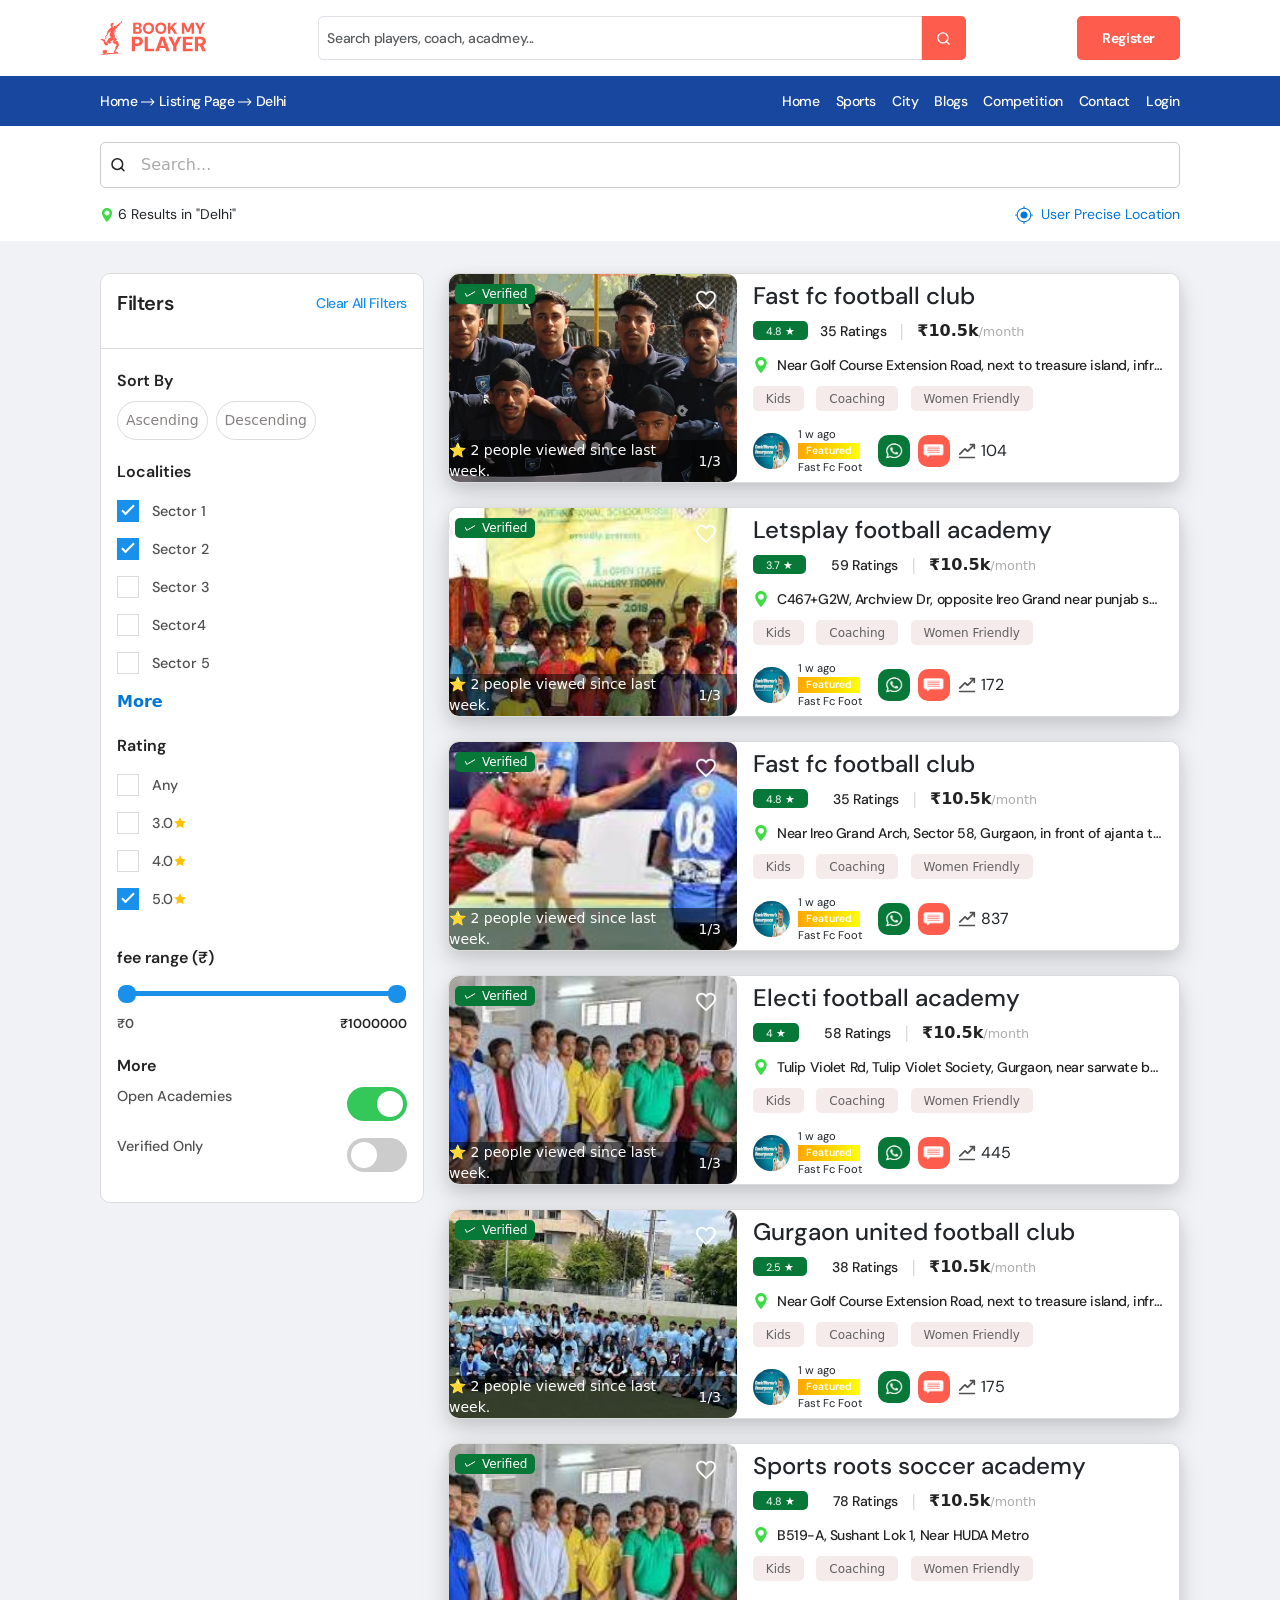
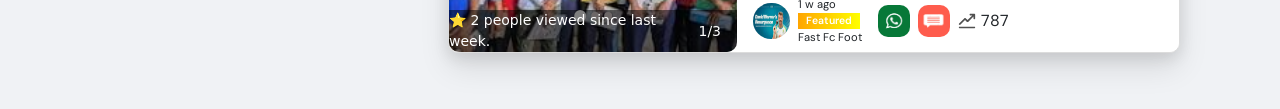
==== commit 0e244444: "changes" ====
--- a/index.html
+++ b/index.html
@@ -258,9 +258,81 @@
                         <p class="mob_filter_sector">Sector 5</p>
                     </label>
                 </div>
-                <div>
-                   <p style="text-align: left; color: #0076d7; font-weight: 600; cursor: pointer;">More</p>
-
+                <div class="local_relative">
+                   <p style="text-align: left; color: #0076d7; font-weight: 600; cursor: pointer;" id="moreBtn">More</p>
+                    <div class="localities_popup">
+                        <div class="popup_top">
+                            <h4>More Popular Localities</h4>
+                            <div id="closeBtn"><img src="asset/images/menu_cross.svg" alt=""></div>
+                        </div>
+
+                        <div class="more_sectors">
+
+                            <div class="mobile_login_check">
+                                <label class="mobile_login_label_checkbox">
+                                    <input type="checkbox" />
+                                    <span class="mobile_login_checkbox"></span>
+                                    <p class="mob_filter_sector">Sector 25</p>
+                                </label>
+                            </div><div class="mobile_login_check">
+                                <label class="mobile_login_label_checkbox">
+                                    <input type="checkbox" />
+                                    <span class="mobile_login_checkbox"></span>
+                                    <p class="mob_filter_sector">Sector 26</p>
+                                </label>
+                            </div><div class="mobile_login_check">
+                                <label class="mobile_login_label_checkbox">
+                                    <input type="checkbox" />
+                                    <span class="mobile_login_checkbox"></span>
+                                    <p class="mob_filter_sector">Sector 27</p>
+                                </label>
+                            </div><div class="mobile_login_check">
+                                <label class="mobile_login_label_checkbox">
+                                    <input type="checkbox" />
+                                    <span class="mobile_login_checkbox"></span>
+                                    <p class="mob_filter_sector">Sector 28</p>
+                                </label>
+                            </div><div class="mobile_login_check">
+                                <label class="mobile_login_label_checkbox">
+                                    <input type="checkbox" />
+                                    <span class="mobile_login_checkbox"></span>
+                                    <p class="mob_filter_sector">Sector 29</p>
+                                </label>
+                            </div><div class="mobile_login_check">
+                                <label class="mobile_login_label_checkbox">
+                                    <input type="checkbox" />
+                                    <span class="mobile_login_checkbox"></span>
+                                    <p class="mob_filter_sector">Sector 30</p>
+                                </label>
+                            </div><div class="mobile_login_check">
+                                <label class="mobile_login_label_checkbox">
+                                    <input type="checkbox" />
+                                    <span class="mobile_login_checkbox"></span>
+                                    <p class="mob_filter_sector">Sector 31</p>
+                                </label>
+                            </div><div class="mobile_login_check">
+                                <label class="mobile_login_label_checkbox">
+                                    <input type="checkbox" />
+                                    <span class="mobile_login_checkbox"></span>
+                                    <p class="mob_filter_sector">Sector 32</p>
+                                </label>
+                            </div><div class="mobile_login_check">
+                                <label class="mobile_login_label_checkbox">
+                                    <input type="checkbox" />
+                                    <span class="mobile_login_checkbox"></span>
+                                    <p class="mob_filter_sector">Sector33</p>
+                                </label>
+                            </div><div class="mobile_login_check">
+                                <label class="mobile_login_label_checkbox">
+                                    <input type="checkbox" />
+                                    <span class="mobile_login_checkbox"></span>
+                                    <p class="mob_filter_sector">Sector34</p>
+                                </label>
+                            </div>
+
+                        </div>
+  
+                    </div>
                 </div>
 
                 <p class="mob_filter_topic">Rating</p>
@@ -346,7 +418,7 @@
                                     <img src="asset/images/academy1.jpeg" alt="Listing Image 1" class="list_img active">
                                     <img src="asset/images/academy2.jpeg" alt="Listing Image 2" class="list_img">
                                     <img src="asset/images/academy3.jpeg" alt="Listing Image 3" class="list_img">
-                                    <!-- Add more images as needed -->
+                                   
                                 </div>
                                 <div class="carousel_dots">
                                     <span class="dot active" onclick="currentSlide(1)"></span>
@@ -454,7 +526,7 @@
                                     <img src="asset/images/academy4.jpeg" alt="Listing Image 1" class="list_img active">
                                     <img src="asset/images/academy5.jpeg" alt="Listing Image 2" class="list_img">
                                     <img src="asset/images/academy6.jpeg" alt="Listing Image 3" class="list_img">
-                                    <!-- Add more images as needed -->
+                                   
                                 </div>
                                 <div class="carousel_dots">
                                     <span class="dot active" onclick="currentSlide(1)"></span>
@@ -561,7 +633,7 @@
                                     <img src="asset/images/academy8.jpeg" alt="Listing Image 1" class="list_img active">
                                     <img src="asset/images/academy2.jpeg" alt="Listing Image 2" class="list_img">
                                     <img src="asset/images/academy9.jpeg" alt="Listing Image 3" class="list_img">
-                                    <!-- Add more images as needed -->
+                                   
                                 </div>
                                 <div class="carousel_dots">
                                     <span class="dot active" onclick="currentSlide(1)"></span>
@@ -675,7 +747,7 @@
                                         class="list_img active">
                                     <img src="asset/images/academy11.jpeg" alt="Listing Image 2" class="list_img">
                                     <img src="asset/images/academy12.jpeg" alt="Listing Image 3" class="list_img">
-                                    <!-- Add more images as needed -->
+                                   
                                 </div>
                                 <div class="carousel_dots">
                                     <span class="dot active" onclick="currentSlide(1)"></span>
@@ -785,7 +857,7 @@
                                         class="list_img active">
                                     <img src="asset/images/academy14.jpeg" alt="Listing Image 2" class="list_img">
                                     <img src="asset/images/academy15.jpeg" alt="Listing Image 3" class="list_img">
-                                    <!-- Add more images as needed -->
+                                   
                                 </div>
                                 <div class="carousel_dots">
                                     <span class="dot active" onclick="currentSlide(1)"></span>
@@ -898,7 +970,7 @@
                                         class="list_img active">
                                     <img src="asset/images/academy18.jpg" alt="Listing Image 2" class="list_img">
                                     <img src="asset/images/academy5.jpeg" alt="Listing Image 3" class="list_img">
-                                    <!-- Add more images as needed -->
+                                   
                                 </div>
                                 <div class="carousel_dots">
                                     <span class="dot active" onclick="currentSlide(1)"></span>
@@ -1084,6 +1156,19 @@
             $(".extra").hide(); // Hide extra sectors
             $(".expand").show(); // Show the expand icon
             $(".less").hide(); // Hide the less icon
+        });
+
+        $('#moreBtn').click(function() {
+            $('.localities_popup').show();
+        });
+        $('#closeBtn').click(function() {
+            $('.localities_popup').hide();
+        });
+
+        $(document).click(function(e) {
+            if ($(e.target).closest("#moreBtn, .localities_popup").length === 0) {
+                $(".localities_popup").hide();
+            }
         });
     });
 
--- a/asset/css/listing.css
+++ b/asset/css/listing.css
@@ -63,6 +63,7 @@
   align-items: start;
   gap: 1.5rem;
   background-color: #f0f2f5;
+  position: relative;
 }
 
 .listing_wrapper,
@@ -412,7 +413,7 @@
   width: 100%;
   font-family: DM Sans;
   gap: 1rem;
-  margin-top:0.5rem;
+  margin-top: 0.5rem;
 }
 
 .mini_logo img,
@@ -659,6 +660,7 @@
   text-align: center;
   width: 30%;
   background-color: #fff;
+  z-index: 1;
 }
 
 .right_main {
@@ -836,6 +838,11 @@
   transition: all 0.4s ease-in-out;
 }
 
+.mobile_login_check {
+  width: 8rem;
+  overflow: hidden;
+}
+
 /* slider css  */
 
 .mob_filter_slider {
@@ -1015,17 +1022,44 @@
 }
 
 /* Responsive adjustments for non-mobile devices can be added here */
-
-
-.localities_popup{
-  position: absolute;
-  display: flex;
-  justify-content: space-between;
-  align-items: center;
-  gap:1rem;
+.local_relative {
+  position: relative;
+}
+
+.localities_popup {
+  position: absolute;
+  top: -1100%;
+  left: 0;
+  gap: 1rem;
   border: 1px solid #dcdcdc;
   background-color: #fff;
-  width: 100%;
+  border-radius: 0.3125rem;
+  width: 37rem;
+  height: 18rem;
+  z-index: 2;
+  padding: 1rem;
+  overflow: auto;
+  display: none;
+  box-shadow: 0px 4px 8px 2px rgba(0, 0, 0, 0.5);
+}
+
+.popup_top {
+  display: flex;
+  justify-content: space-between;
+  align-items: center;
+  margin-bottom: 1rem;
+}
+
+.more_sectors {
+  display: flex;
+  flex-wrap: wrap;
+  justify-content: space-between;
+  align-items: center;
+  gap: 1rem;
+}
+
+#closeBtn {
+  cursor: pointer;
 }
 
 @media only screen and (max-width: 1270px) {
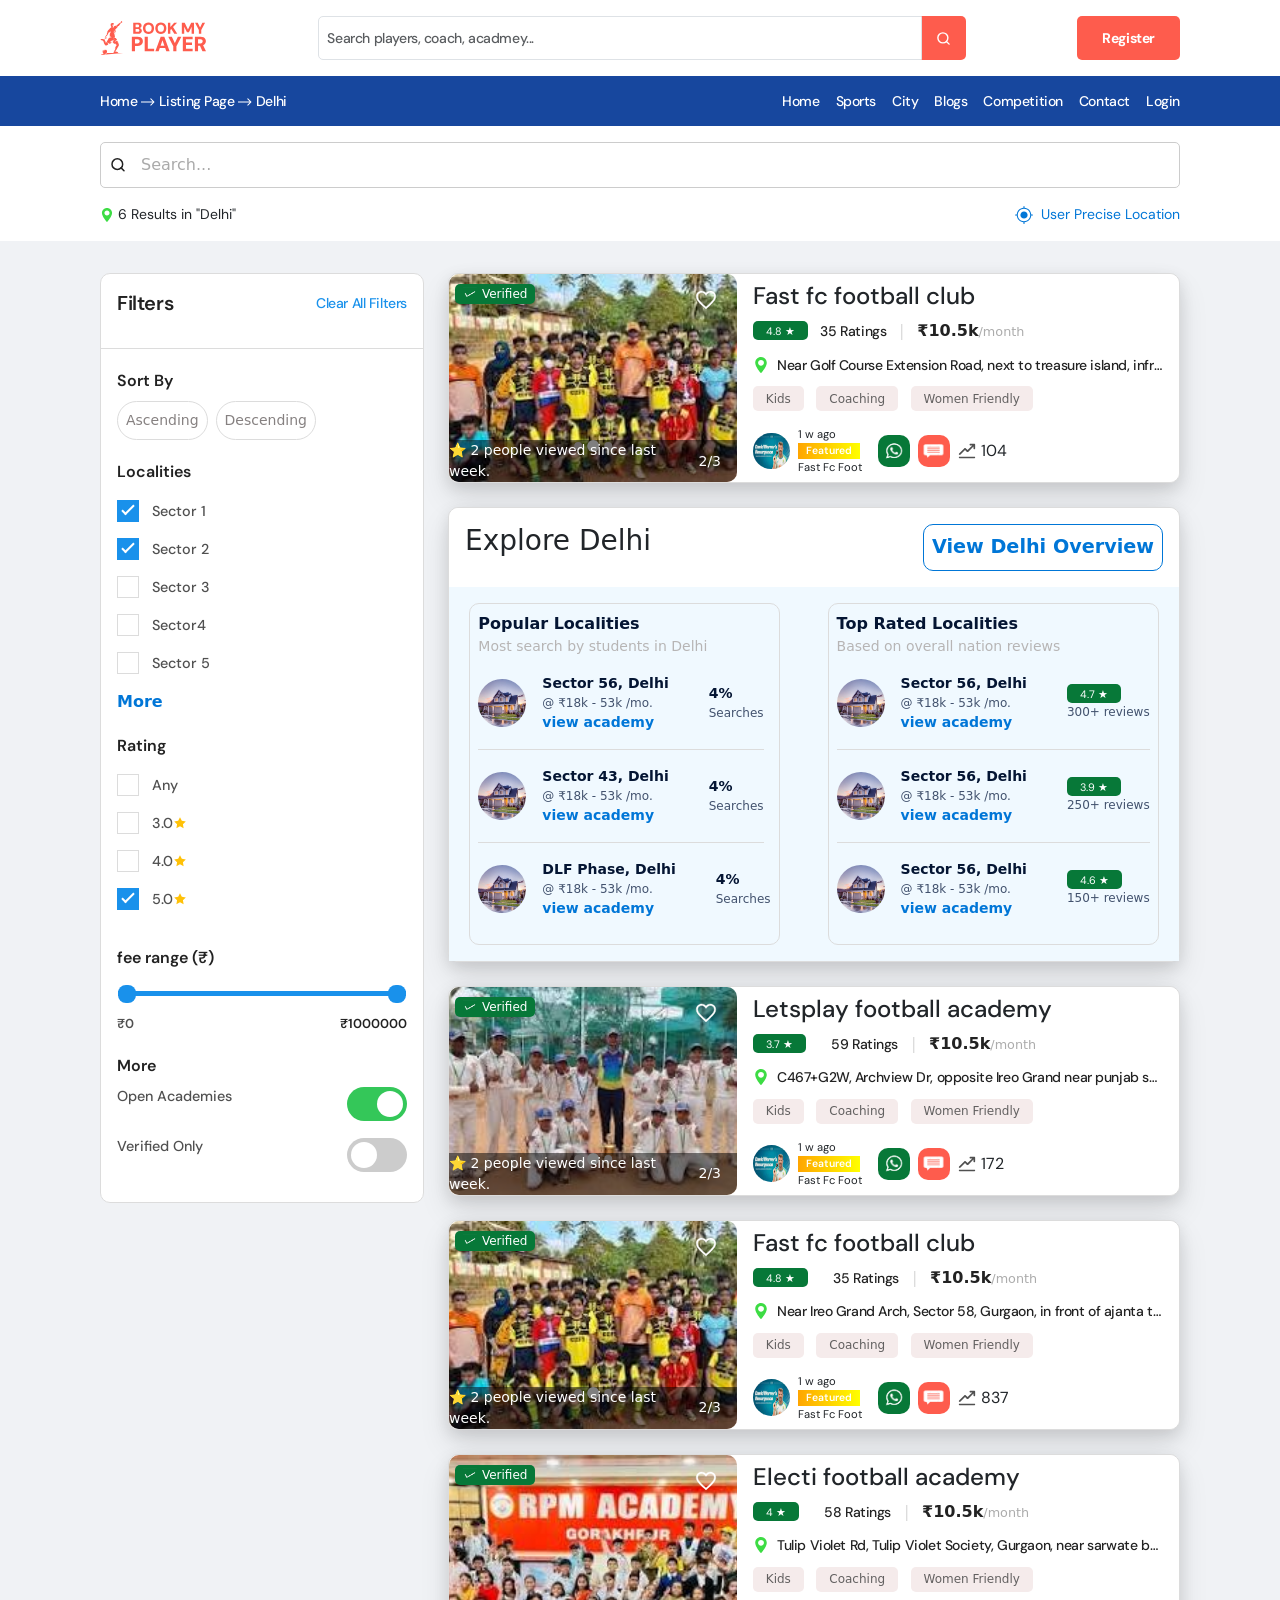
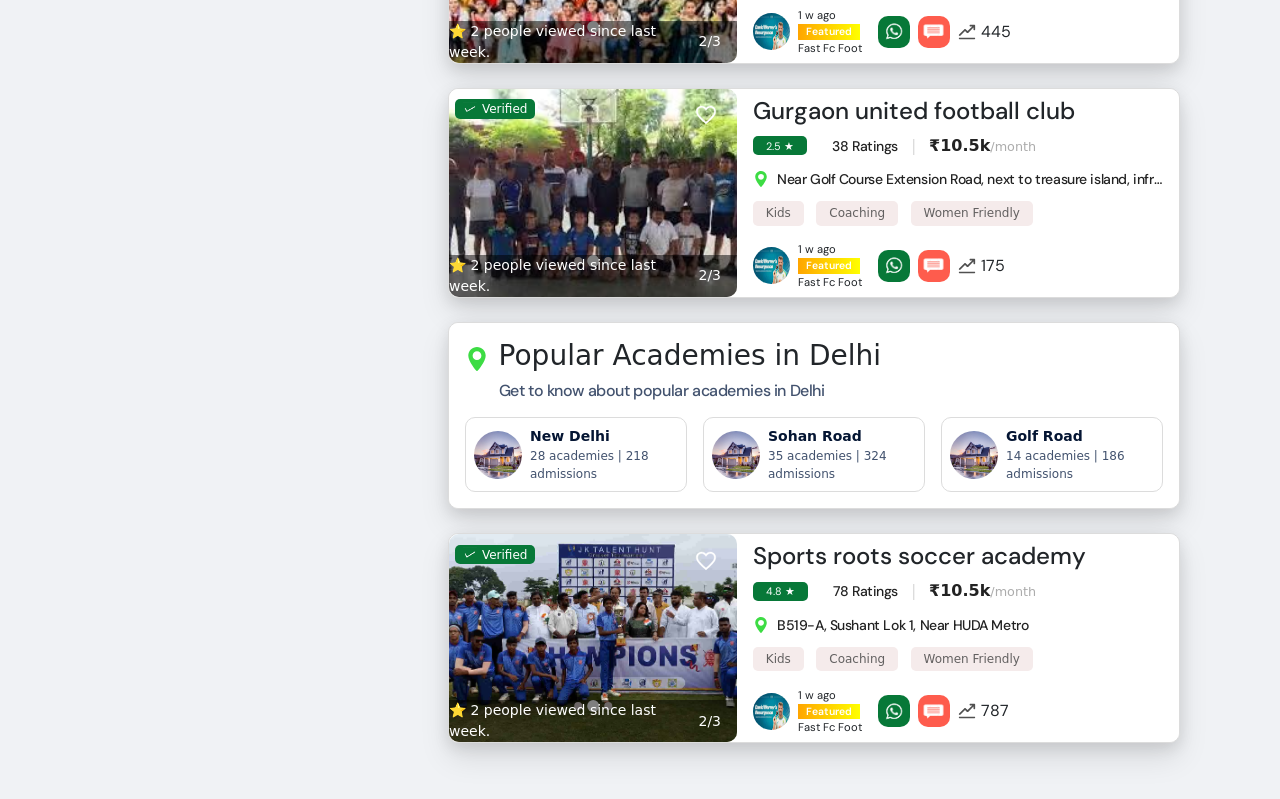
==== commit 0aac3b17: "changes" ====
--- a/index.html
+++ b/index.html
@@ -516,6 +516,132 @@
                 </div>
 
             </div>
+            <div class="col-12 gap top_add_one">
+                <div class="listing_wrapper">
+                    <div class="listing_box popup_explore">
+                      <h3>Explore Delhi</h3>
+                      <button>View Delhi Overview</button>
+                    </div>
+
+                    <div class="popup_localieties">
+
+                        <div>
+                            <div class="popup_details top_locals">
+                                <span class="popup_name_top">Popular Localities</span>
+                                <span class="popup_info_top">Most search by students in Delhi</span>
+
+                                <div class="popup_box_up">
+                                    <div class="city_new_img_up">
+                                     <img src="asset/images/property.jpeg" alt="">
+                                     <div class="popup_details">
+                                        <span class="popup_name">Sector 56, Delhi</span>
+                                         <span class="popup_info">@ ₹18k - 53k /mo.</span>
+                                         <span class="popup_academy">view academy</span>
+                                     </div>
+                                    </div>
+                                     <div class="popup_details">
+                                         <span class="popup_name">4%</span>
+                                         <span class="popup_info">Searches</span>
+                                     </div>
+                                 </div>
+                                <div class="popup_box_up">
+                                    <div class="city_new_img_up">
+                                     <img src="asset/images/property.jpeg" alt="">
+                                     <div class="popup_details">
+                                        <span class="popup_name">Sector 43, Delhi</span>
+                                         <span class="popup_info">@ ₹18k - 53k /mo.</span>
+                                         <span class="popup_academy">view academy</span>
+                                     </div>
+                                    </div>
+                                     <div class="popup_details">
+                                         <span class="popup_name">4%</span>
+                                         <span class="popup_info">Searches</span>
+                                     </div>
+                                 </div>
+                                <div class="popup_box_up">
+                                    <div class="city_new_img_up">
+                                     <img src="asset/images/property.jpeg" alt="">
+                                     <div class="popup_details">
+                                        <span class="popup_name">DLF Phase, Delhi</span>
+                                         <span class="popup_info">@ ₹18k - 53k /mo.</span>
+                                         <span class="popup_academy">view academy</span>
+                                     </div>
+                                    </div>
+                                     <div class="popup_details">
+                                         <span class="popup_name">4%</span>
+                                         <span class="popup_info">Searches</span>
+                                     </div>
+                                 </div>
+                            </div>
+                        </div>
+
+                        <div>
+                            <div class="popup_details top_locals">
+                                <span class="popup_name_top">Top Rated Localities</span>
+                                <span class="popup_info_top">Based on overall nation reviews</span>
+
+                                <div class="popup_box_up">
+                                    <div class="city_new_img_up">
+                                     <img src="asset/images/property.jpeg" alt="">
+                                     <div class="popup_details">
+                                        <span class="popup_name">Sector 56, Delhi</span>
+                                         <span class="popup_info">@ ₹18k - 53k /mo.</span>
+                                         <span class="popup_academy">view academy</span>
+                                     </div>
+                                    </div>
+                                     <div class="popup_details">
+                                        <div class="rating_num">
+                                            <span>4.7 ★</span>
+                                        </div>
+                                         <span class="popup_info_review">300+ reviews</span>
+                                     </div>
+                                 </div>
+                                <div class="popup_box_up">
+                                    <div class="city_new_img_up">
+                                     <img src="asset/images/property.jpeg" alt="">
+                                     <div class="popup_details">
+                                        <span class="popup_name">Sector 56, Delhi</span>
+                                         <span class="popup_info">@ ₹18k - 53k /mo.</span>
+                                         <span class="popup_academy">view academy</span>
+                                     </div>
+                                    </div>
+                                     <div class="popup_details">
+                                        <div class="rating_num">
+                                            <span>3.9 ★</span>
+                                        </div>
+                                         <span class="popup_info_review">250+ reviews</span>
+                                     </div>
+                                 </div>
+                                <div class="popup_box_up">
+                                    <div class="city_new_img_up">
+                                     <img src="asset/images/property.jpeg" alt="">
+                                     <div class="popup_details">
+                                        <span class="popup_name">Sector 56, Delhi</span>
+                                         <span class="popup_info">@ ₹18k - 53k /mo.</span>
+                                         <span class="popup_academy">view academy</span>
+                                     </div>
+                                    </div>
+                                     <div class="popup_details">
+                                        <div class="rating_num">
+                                            <span>4.6 ★</span>
+                                        </div>
+                                         <span class="popup_info_review">150+ reviews</span>
+                                     </div>
+                                 </div>
+                            </div>
+                        </div>
+
+                    </div>
+
+
+
+                    
+
+                </div>
+
+            </div>
+
+
 
             <div class="col-12 gap">
                 <div class="listing_wrapper">
@@ -954,6 +1080,53 @@
         
                             </div>
                         </div>
+                    </div>
+
+                </div>
+
+            </div>
+
+            <div class="col-12 gap top_add_one">
+                <div class="listing_wrapper">
+                    <div class="listing_box popup_add">
+                        <div class="popup_add_top">
+                            <img src="asset/images/location_mob.svg" alt="" class="popup_icon">
+                            <div>
+                                <h3>Popular Academies in Delhi</h3> 
+                                <p class="fb_font popup_msg">Get to know about popular academies in Delhi</p>
+                            </div>
+                        </div>
+
+                        <div class="popup_wrap">
+                            <div class="popup_box">
+                               <div class="city_new_img">
+                                <img src="asset/images/property.jpeg" alt="">
+                               </div>
+                                <div class="popup_details">
+                                    <span class="popup_name">New Delhi</span>
+                                    <span class="popup_info">28 academies | 218 admissions</span>
+                                </div>
+                            </div>
+                            <div class="popup_box">
+                               <div class="city_new_img">
+                                <img src="asset/images/property.jpeg" alt="">
+                               </div>
+                                <div class="popup_details">
+                                    <span class="popup_name">Sohan Road</span>
+                                    <span class="popup_info">35 academies | 324 admissions</span>
+                                </div>
+                            </div>
+                            <div class="popup_box">
+                               <div class="city_new_img">
+                                <img src="asset/images/property.jpeg" alt="">
+                               </div>
+                                <div class="popup_details">
+                                    <span class="popup_name">Golf Road</span>
+                                    <span class="popup_info">14 academies | 186 admissions</span>
+                                </div>
+                            </div>
+                        </div>
+                      
                     </div>
 
                 </div>
--- a/asset/css/listing.css
+++ b/asset/css/listing.css
@@ -1062,6 +1062,151 @@
   cursor: pointer;
 }
 
+.popup_add {
+  padding: 1rem;
+  display: flex;
+  justify-content: start;
+  align-items: start;
+  flex-direction: column;
+}
+
+.popup_add p {
+  color: #42526e;
+  font-size: 1rem;
+}
+
+.popup_icon {
+  height: 1.5rem;
+  width: 1.5rem;
+  margin-right: 0.3rem;
+  margin-top: 0.5rem;
+}
+
+.popup_add_top {
+  display: flex;
+  justify-content: start;
+  align-items: start;
+  gap: 0.3rem;
+}
+
+.popup_box {
+  border: 1px solid #dcdcdc;
+  border-radius: 0.625rem;
+  padding: 0.5rem;
+  display: flex;
+  justify-content: center;
+  align-items: center;
+  gap: 0.5rem;
+}
+.popup_box_up {
+  display: flex;
+  justify-content: space-between;
+  align-items: center;
+  gap: 2.5rem;
+  margin-top: 1rem;
+  border-bottom: 1px solid #dcdcdc;
+  padding-bottom: 1rem;
+}
+
+.top_locals .popup_box_up:last-child {
+  border-bottom: 1px solid transparent;
+}
+
+.city_new_img img,
+.city_new_img_up img {
+  width: 3rem;
+  height: 3rem;
+  border-radius: 50%;
+}
+
+.city_new_img_up {
+  display: flex;
+  justify-content: start;
+  align-items: center;
+  gap: 1rem;
+}
+
+.popup_details {
+  display: flex;
+  justify-content: start;
+  align-items: start;
+  flex-direction: column;
+}
+
+.top_locals {
+  border-radius: 0.625rem;
+  border: 1px solid #dcdcdc;
+  padding: 0.5rem;
+  margin: 1rem;
+}
+
+.popup_name,
+.popup_name_top {
+  font-size: 0.875rem;
+  color: #041533;
+  font-weight: 600;
+}
+
+.popup_name_top {
+  font-size: 1rem;
+}
+
+.popup_info,
+.popup_info_top,
+.popup_info_review {
+  font-size: 12px;
+  color: #42526e;
+  font-weight: 400;
+}
+.popup_info_review {
+  font-weight: 500;
+}
+
+.popup_academy {
+  font-size: 0.875rem;
+  color: #0076d7;
+  font-weight: 600;
+}
+
+.popup_info_top {
+  font-size: 0.875rem;
+  color: #b7b5b5;
+}
+
+.popup_wrap {
+  display: flex;
+  justify-content: space-between;
+  align-items: center;
+  gap: 1rem;
+}
+
+.popup_explore {
+  display: flex;
+  justify-content: space-between;
+  align-items: start;
+  padding: 1rem;
+}
+
+.popup_explore button {
+  border: 1px solid #0076d7;
+  color: #0076d7;
+  background-color: #fff;
+  cursor: pointer;
+  border-radius: 0.625rem;
+  padding: 0.5rem;
+  font-size: 1.2rem;
+  font-weight: 600;
+}
+
+.popup_localieties {
+  display: flex;
+  justify-content: center;
+  align-items: center;
+  width: 100%;
+  background-color: #f0f9ff;
+  gap: 1rem;
+}
+
 @media only screen and (max-width: 1270px) {
   .list_top h2 {
     font-size: 1.2rem;
@@ -1185,4 +1330,8 @@
   .localities {
     display: block;
   }
-}
+
+  .top_add_one {
+    display: none;
+  }
+}
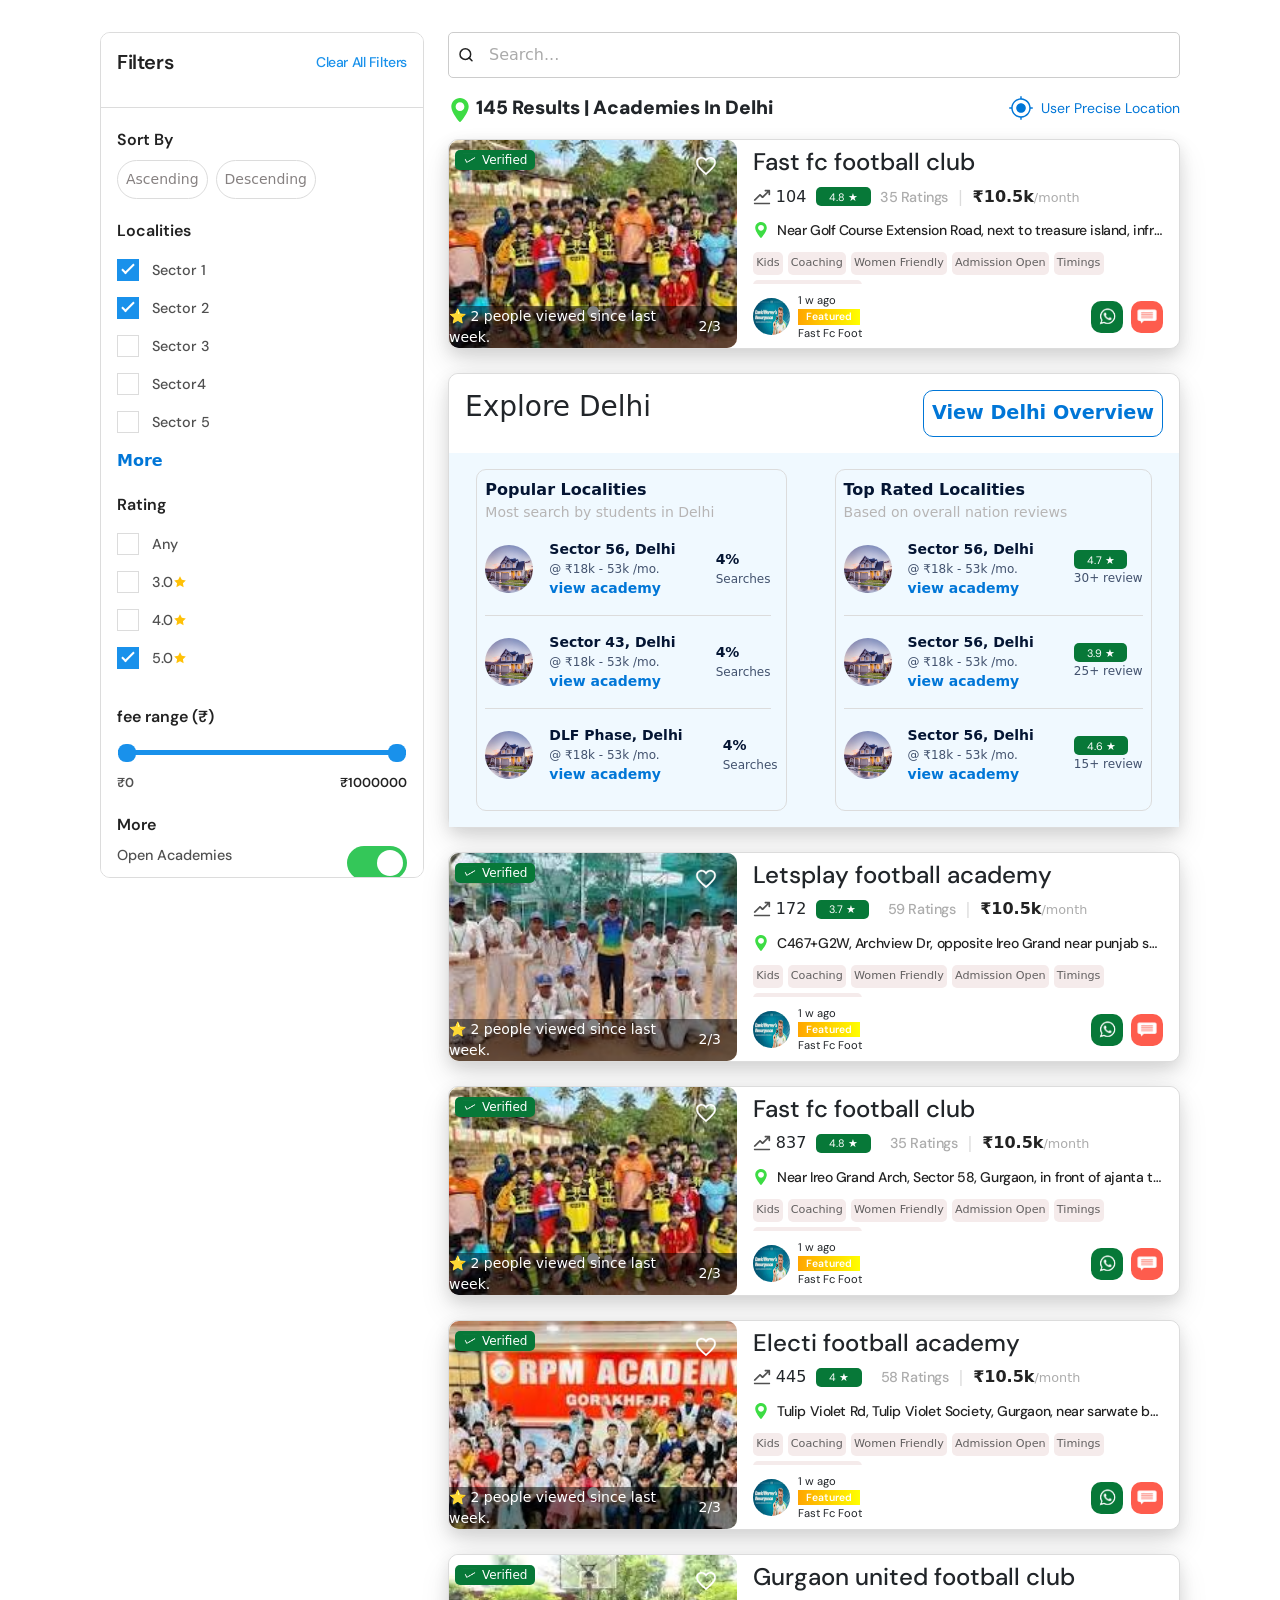
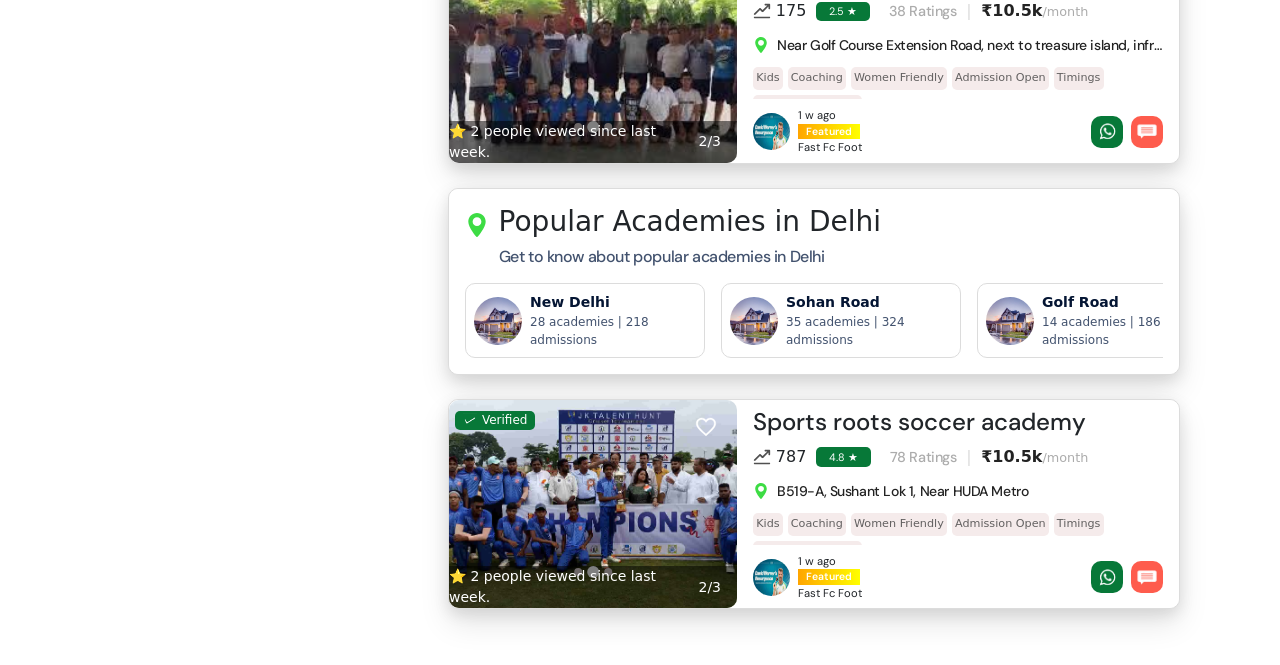
==== commit d3c1376a: "changes" ====
--- a/index.html
+++ b/index.html
@@ -6,7 +6,6 @@
     <meta name="viewport" content="width=device-width, initial-scale=1.0">
     <title>Document</title>
     <link rel="stylesheet" href="asset/css/listing.css">
-    <link rel="stylesheet" href="asset/css/header.css">
     <link rel="preload" href="https://cdn.jsdelivr.net/npm/bootstrap@5.3.2/dist/css/bootstrap.min.css" as="style"
         onload="this.onload=null;this.rel='stylesheet'">
     <noscript>
@@ -16,100 +15,6 @@
 </head>
 
 <body>
-
-        <!-- top most header  -->
-
-        <header class="fb_container fb_flex_2 fb_header_1 ">
-            <div>
-                <img src="asset/images/logo.svg" lodaing="lazy" alt="loading" width="106" height="34">
-            </div>
-    
-    
-    
-            <!-- search box  -->
-    
-            <div class="fb_search_field" style="display:block">
-                <div class="input-group fb_search_input">
-    
-    
-                    <input type="text" class="form-control fb_custom_search" aria-label="Sizing example input"
-                        aria-describedby="inputGroup-sizing-lg" placeholder="Search players, coach, acadmey..." />
-    
-                    <button type="submit" class="fb_search_btn">
-                        <img src="asset/images/search.svg" lodaing="lazy" alt="loading" width="15" height="15" />
-                    </button>
-    
-                </div>
-            </div>
-    
-            <!-- search box ends  -->
-    
-    
-            <!-- another header which contains navbar menu and city  -->
-    
-            <section class="fb_header_2" style="display: none;">
-    
-                <div class="fb_nav_menu fb_font">
-                    <ul>
-                        <li>Home</li>
-                        <li>About</li>
-                    </ul>
-                </div>
-    
-            </section>
-    
-            <!-- another header which contains navbar menu and city ends -->
-    
-            <div class="fb_login">
-    
-                <!-- <div class="fb_city_section" style="display: none;">
-    
-                    <div class="fb_club fb_city">
-                        <span class="fb_font">Select Your City</span>
-                        <img src="asset/images/black-arrow.svg" lodaing="lazy" alt="loading"  width="14" height="14">
-                    </div>
-                </div> -->
-    
-                <div>
-                    <button class="fb_login_btn fb_font">Register</button>
-                </div>
-    
-    
-            </div>
-    
-    
-        </header>
-    
-        <!-- top most header ends -->
-    
-        <!-- blue header starts  -->
-    
-        <header class="fb_blue_container fb_blue_flex fb_header_blue fb_font">
-    
-            <div>
-                <span class="fb_blue_home">Home</span>
-                <img src="asset/images/white-arrow.svg" lodaing="lazy" alt="loading" width="14" height="8">
-                <span class="fb_blue_home">Listing Page</span>
-                <img src="asset/images/white-arrow.svg" lodaing="lazy" alt="loading" width="14" height="8">
-                <span class="fb_blue_home">Delhi</span>
-            </div>
-    
-    
-            <div class="fb_nav_option fb_font">
-                <ul class="fb_nav_ul">
-                    <li class="fb_nav">Home</li>
-                    <li class="fb_sports fb_nav">Sports</li>
-                    <li class="fb_new_city fb_nav" id="selectedCity">City</li>
-                    <li class="fb_nav">Blogs</li>
-                    <li class="fb_nav">Competition</li>
-                    <li class="fb_nav">Contact</li>
-                    <li class="fb_nav">Login</li>
-                </ul>
-            </div>
-    
-        </header>
-    
-        <!-- blue header ends -->
     <header>
         <div class="top_mob_header">
             <div class="top_logo">
@@ -117,88 +22,9 @@
                 <img src="asset/images/menu.png" alt="" class="menu_img">
             </div>
         </div>
-        <div class="search-box">
-            <input type="text" class="search-input" placeholder="Search...">
-            <div class="search-icon">
-                <img src="asset/images/search2.svg" alt="search">
-            </div>
-        </div>
-
-        <div class="result_location">
-            <div class="result_place">
-                <div>
-                    <img src="asset/images/location_mob.svg" alt="" srcset="">
-                    <span>6 Results in "Delhi"</span>
-                </div>
-                <span class="precise_location"><img src="asset/images/detect.svg" alt=""> User Precise Location</span>
-            </div>
-        </div>
-
-        <div class="filter_section">
-            <div class="filter_sort">
-                <span>Sort By</span>
-            </div>
-            <div class="filter_sort">
-                <span>Top Rated</span>
-            </div>
-            <div class="filter_sort">
-                <span>Verified</span>
-            </div>
-            <div class="filter_sort">
-                <span>Open Now</span>
-            </div>
-        </div>
     </header>
 
-    <section class="localities">
-        <h2 class="fb_font">Localities in Delhi</h2>
-
-        <div class="grid-container">
-            <!-- First 12 sectors -->
-            <div class="grid-item"><img src="asset/images/home_icon.png" alt=""><span>Sector1</span></div>
-            <div class="grid-item"><img src="asset/images/home_icon.png" alt=""><span>Sector2</span></div>
-            <div class="grid-item"><img src="asset/images/home_icon.png" alt=""><span>Sector3</span></div>
-            <div class="grid-item"><img src="asset/images/home_icon.png" alt=""><span>Sector4</span></div>
-            <div class="grid-item"><img src="asset/images/home_icon.png" alt=""><span>Sector5</span></div>
-            <div class="grid-item"><img src="asset/images/home_icon.png" alt=""><span>Sector6</span></div>
-            <div class="grid-item"><img src="asset/images/home_icon.png" alt=""><span>Sector7</span></div>
-            <!-- Add more sectors up to Sector12 similarly -->
-
-            <!-- Last line with expand and less icon -->
-            <div class="grid-item expand"><img src="asset/images/location_mob.svg" alt=""><span>More</span></div>
-
-            <!-- Hidden sectors (initially hidden) -->
-            <div class="grid-item extra" style="display: none;"><img src="asset/images/home_icon.png"
-                    alt=""><span>Sector16</span></div>
-            <div class="grid-item extra" style="display: none;"><img src="asset/images/home_icon.png"
-                    alt=""><span>Sector17</span></div>
-            <div class="grid-item extra" style="display: none;"><img src="asset/images/home_icon.png"
-                    alt=""><span>Sector18</span></div>
-            <div class="grid-item extra" style="display: none;"><img src="asset/images/home_icon.png"
-                    alt=""><span>Sector19</span></div>
-            <div class="grid-item extra" style="display: none;"><img src="asset/images/home_icon.png"
-                    alt=""><span>Sector20</span></div>
-            <div class="grid-item extra" style="display: none;"><img src="asset/images/home_icon.png"
-                    alt=""><span>Sector21</span></div>
-            <div class="grid-item extra" style="display: none;"><img src="asset/images/home_icon.png"
-                    alt=""><span>Sector22</span></div>
-            <div class="grid-item extra" style="display: none;"><img src="asset/images/home_icon.png"
-                    alt=""><span>Sector23</span></div>
-            <div class="grid-item extra" style="display: none;"><img src="asset/images/home_icon.png"
-                    alt=""><span>Sector24</span></div>
-            <div class="grid-item extra" style="display: none;"><img src="asset/images/home_icon.png"
-                    alt=""><span>Sector25</span></div>
-            <div class="grid-item extra" style="display: none;"><img src="asset/images/home_icon.png"
-                    alt=""><span>Sector26</span></div>
-            <div class="grid-item extra" style="display: none;"><img src="asset/images/home_icon.png"
-                    alt=""><span>Sector27</span></div>
-            <!-- Add more hidden sectors similarly up to Sector16 or more -->
-            <!-- Less Icon (initially hidden) -->
-            <div class="grid-item less" style="display: none;"><img src="asset/images/location_mob.svg"
-                    alt=""><span>Less</span></div>
-        </div>
-
-    </section>
+
 
 
     <section class="listing_page">
@@ -409,6 +235,89 @@
             </div>
         </div>
         <div class="row right_main">
+            <header>
+                <div class="search-box">
+                    <input type="text" class="search-input" placeholder="Search...">
+                    <div class="search-icon">
+                        <img src="asset/images/search2.svg" alt="search">
+                    </div>
+                </div>
+        
+                <div class="result_location">
+                    <div class="result_place">
+                        <div>
+                            <img src="asset/images/location_mob.svg" alt="" srcset="">
+                            <span class="results_in">145 Results | Academies In Delhi</span>
+                        </div>
+                        <span class="precise_location"><img src="asset/images/detect2.svg" alt=""><span class="text_hide">User Precise Location</span></span>
+                    </div>
+                </div>
+
+                <div class="filter_section">
+                    <div class="filter_sort">
+                        <span>Sort By</span>
+                    </div>
+                    <div class="filter_sort">
+                        <span>Top Rated</span>
+                    </div>
+                    <div class="filter_sort">
+                        <span>Verified</span>
+                    </div>
+                    <div class="filter_sort">
+                        <span>Open Now</span>
+                    </div>
+                </div>
+            </header>
+
+            <section class="localities">
+                <h2 class="fb_font">Localities in Delhi</h2>
+        
+                <div class="grid-container">
+                    <!-- First 12 sectors -->
+                    <div class="grid-item"><img src="asset/images/home_icon.png" alt=""><span>Sector1</span></div>
+                    <div class="grid-item"><img src="asset/images/home_icon.png" alt=""><span>Sector2</span></div>
+                    <div class="grid-item"><img src="asset/images/home_icon.png" alt=""><span>Sector3</span></div>
+                    <div class="grid-item"><img src="asset/images/home_icon.png" alt=""><span>Sector4</span></div>
+                    <div class="grid-item"><img src="asset/images/home_icon.png" alt=""><span>Sector5</span></div>
+                    <div class="grid-item"><img src="asset/images/home_icon.png" alt=""><span>Sector6</span></div>
+                    <div class="grid-item"><img src="asset/images/home_icon.png" alt=""><span>Sector7</span></div>
+                    <!-- Add more sectors up to Sector12 similarly -->
+        
+                    <!-- Last line with expand and less icon -->
+                    <div class="grid-item expand"><img src="asset/images/location_mob.svg" alt=""><span>More</span></div>
+        
+                    <!-- Hidden sectors (initially hidden) -->
+                    <div class="grid-item extra" style="display: none;"><img src="asset/images/home_icon.png"
+                            alt=""><span>Sector16</span></div>
+                    <div class="grid-item extra" style="display: none;"><img src="asset/images/home_icon.png"
+                            alt=""><span>Sector17</span></div>
+                    <div class="grid-item extra" style="display: none;"><img src="asset/images/home_icon.png"
+                            alt=""><span>Sector18</span></div>
+                    <div class="grid-item extra" style="display: none;"><img src="asset/images/home_icon.png"
+                            alt=""><span>Sector19</span></div>
+                    <div class="grid-item extra" style="display: none;"><img src="asset/images/home_icon.png"
+                            alt=""><span>Sector20</span></div>
+                    <div class="grid-item extra" style="display: none;"><img src="asset/images/home_icon.png"
+                            alt=""><span>Sector21</span></div>
+                    <div class="grid-item extra" style="display: none;"><img src="asset/images/home_icon.png"
+                            alt=""><span>Sector22</span></div>
+                    <div class="grid-item extra" style="display: none;"><img src="asset/images/home_icon.png"
+                            alt=""><span>Sector23</span></div>
+                    <div class="grid-item extra" style="display: none;"><img src="asset/images/home_icon.png"
+                            alt=""><span>Sector24</span></div>
+                    <div class="grid-item extra" style="display: none;"><img src="asset/images/home_icon.png"
+                            alt=""><span>Sector25</span></div>
+                    <div class="grid-item extra" style="display: none;"><img src="asset/images/home_icon.png"
+                            alt=""><span>Sector26</span></div>
+                    <div class="grid-item extra" style="display: none;"><img src="asset/images/home_icon.png"
+                            alt=""><span>Sector27</span></div>
+                    <!-- Add more hidden sectors similarly up to Sector16 or more -->
+                    <!-- Less Icon (initially hidden) -->
+                    <div class="grid-item less" style="display: none;"><img src="asset/images/location_mob.svg"
+                            alt=""><span>Less</span></div>
+                </div>
+        
+            </section>
             <div class="col-12 gap">
                 <div class="listing_wrapper">
                     <div class="listing_box">
@@ -454,6 +363,7 @@
 
 
                                 <div class="fb_star_section fb_flex">
+                                    <div class="graph_view"><img src="asset/images/graph.svg" alt=""><span>104</span></div>
                                     <div class="rating_num">
                                         <span>4.8 ★</span>
                                     </div>
@@ -506,7 +416,6 @@
                                     <div class="white_whatsapp"><img src="asset/images/whatsapp_icon.png" alt="" srcset="">
                                     </div>
                                     <div class="white_phone"><img src="asset/images/msg_icon.png" alt="" srcset=""></div>
-                                    <div class="graph_view"><img src="asset/images/graph.svg" alt=""><span>104</span></div>
                                 </div>
         
                             </div>
@@ -516,9 +425,9 @@
                 </div>
 
             </div>
-            <div class="col-12 gap top_add_one">
+            <div class="col-12 gap">
                 <div class="listing_wrapper">
-                    <div class="listing_box popup_explore">
+                    <div class="popup_explore">
                       <h3>Explore Delhi</h3>
                       <button>View Delhi Overview</button>
                     </div>
@@ -593,7 +502,7 @@
                                         <div class="rating_num">
                                             <span>4.7 ★</span>
                                         </div>
-                                         <span class="popup_info_review">300+ reviews</span>
+                                         <span class="popup_info_review">30+ review</span>
                                      </div>
                                  </div>
                                 <div class="popup_box_up">
@@ -609,7 +518,7 @@
                                         <div class="rating_num">
                                             <span>3.9 ★</span>
                                         </div>
-                                         <span class="popup_info_review">250+ reviews</span>
+                                         <span class="popup_info_review">25+ review</span>
                                      </div>
                                  </div>
                                 <div class="popup_box_up">
@@ -625,7 +534,7 @@
                                         <div class="rating_num">
                                             <span>4.6 ★</span>
                                         </div>
-                                         <span class="popup_info_review">150+ reviews</span>
+                                         <span class="popup_info_review">15+ review</span>
                                      </div>
                                  </div>
                             </div>
@@ -684,6 +593,7 @@
 
 
                                 <div class="fb_star_section fb_flex">
+                                    <div class="graph_view"><img src="asset/images/graph.svg" alt=""><span>172</span></div>
                                     <div class="rating_num">
                                         <span>3.7 ★</span>
                                     </div>
@@ -739,7 +649,6 @@
                                     <div class="white_whatsapp"><img src="asset/images/whatsapp_icon.png" alt="" srcset="">
                                     </div>
                                     <div class="white_phone"><img src="asset/images/msg_icon.png" alt="" srcset=""></div>
-                                    <div class="graph_view"><img src="asset/images/graph.svg" alt=""><span>172</span></div>
                                 </div>
         
                             </div>
@@ -796,6 +705,7 @@
 
 
                                 <div class="fb_star_section fb_flex">
+                                    <div class="graph_view"><img src="asset/images/graph.svg" alt=""><span>837</span></div>
                                     <div class="rating_num">
                                         <span>4.8 ★</span>
                                     </div>
@@ -851,7 +761,7 @@
                                     <div class="white_whatsapp"><img src="asset/images/whatsapp_icon.png" alt="" srcset="">
                                     </div>
                                     <div class="white_phone"><img src="asset/images/msg_icon.png" alt="" srcset=""></div>
-                                    <div class="graph_view"><img src="asset/images/graph.svg" alt=""><span>837</span></div>
+                                    
                                 </div>
         
                             </div>
@@ -905,6 +815,7 @@
 
 
                                 <div class="fb_star_section fb_flex">
+                                    <div class="graph_view"><img src="asset/images/graph.svg" alt=""><span>445</span></div>
                                     <div class="rating_num">
                                         <span>4 ★</span>
                                     </div>
@@ -960,7 +871,7 @@
                                     <div class="white_whatsapp"><img src="asset/images/whatsapp_icon.png" alt="" srcset="">
                                     </div>
                                     <div class="white_phone"><img src="asset/images/msg_icon.png" alt="" srcset=""></div>
-                                    <div class="graph_view"><img src="asset/images/graph.svg" alt=""><span>445</span></div>
+                                    
                                 </div>
         
                             </div>
@@ -1020,6 +931,7 @@
 
 
                                 <div class="fb_star_section fb_flex">
+                                    <div class="graph_view"><img src="asset/images/graph.svg" alt=""><span>175</span></div>
                                     <div class="rating_num">
                                         <span>2.5 ★</span>
                                     </div>
@@ -1075,7 +987,7 @@
                                     <div class="white_whatsapp"><img src="asset/images/whatsapp_icon.png" alt="" srcset="">
                                     </div>
                                     <div class="white_phone"><img src="asset/images/msg_icon.png" alt="" srcset=""></div>
-                                    <div class="graph_view"><img src="asset/images/graph.svg" alt=""><span>175</span></div>
+                                    
                                 </div>
         
                             </div>
@@ -1086,7 +998,7 @@
 
             </div>
 
-            <div class="col-12 gap top_add_one">
+            <div class="col-12 gap">
                 <div class="listing_wrapper">
                     <div class="listing_box popup_add">
                         <div class="popup_add_top">
@@ -1180,6 +1092,7 @@
 
 
                                 <div class="fb_star_section fb_flex">
+                                    <div class="graph_view"><img src="asset/images/graph.svg" alt=""><span>787</span></div>
                                     <div class="rating_num">
                                         <span>4.8 ★</span>
                                     </div>
@@ -1235,7 +1148,7 @@
                                     <div class="white_whatsapp"><img src="asset/images/whatsapp_icon.png" alt="" srcset="">
                                     </div>
                                     <div class="white_phone"><img src="asset/images/msg_icon.png" id="kk" alt="" srcset=""></div>
-                                    <div class="graph_view"><img src="asset/images/graph.svg" alt=""><span>787</span></div>
+                                    
                                 </div>
         
                             </div>
--- a/asset/css/listing.css
+++ b/asset/css/listing.css
@@ -62,7 +62,7 @@
   justify-content: center;
   align-items: start;
   gap: 1.5rem;
-  background-color: #f0f2f5;
+  background-color: #fff;
   position: relative;
 }
 
@@ -210,7 +210,7 @@
   justify-content: start;
   align-items: center;
   flex-wrap: wrap;
-  gap: 0.8rem;
+  gap: 0.6rem;
 }
 
 .top_mob_header {
@@ -248,7 +248,7 @@
   display: flex;
   justify-content: start;
   align-items: center;
-  gap: 0.8rem;
+  gap: 0.3rem;
   margin-top: 0.8rem;
   width: 100%;
   flex-wrap: wrap;
@@ -258,6 +258,7 @@
 
 .extra_info::-webkit-scrollbar {
   width: 5px; /* Width of the vertical scrollbar */
+  height: 5px;
 }
 
 /* This styles the scrollbar handle */
@@ -268,10 +269,10 @@
 .extra_sport {
   background-color: #f5ebeb;
   color: #626060;
-  padding: 0.2rem 0.8rem;
+  padding: 0.2rem 0.2rem;
   border-radius: 0.3125rem;
   width: auto;
-  font-size: 0.75rem;
+  font-size: 0.7rem;
 }
 
 .view_list_btn_2 {
@@ -407,7 +408,7 @@
 
 .down_menu {
   display: flex;
-  justify-content: start;
+  justify-content: space-between;
   align-items: center;
   background-color: #fff;
   width: 100%;
@@ -491,7 +492,7 @@
 
 .search-box {
   position: relative;
-  margin: 1rem 6.25rem;
+  margin-bottom: 1rem;
 }
 
 .search-input {
@@ -526,9 +527,9 @@
   margin-bottom: 1rem;
 }
 
-.result_location {
-  padding-left: 6.25rem;
-  padding-right: 6.25rem;
+.result_place img {
+  height: 1.5rem;
+  width: 1.5rem;
 }
 
 .precise_location {
@@ -651,7 +652,7 @@
 }
 
 .filter_left {
-  height: max-content;
+  height: 94vh;
   border: 1px solid #dcdcdc;
   border-radius: 0.625rem;
   padding: 1rem;
@@ -661,6 +662,17 @@
   width: 30%;
   background-color: #fff;
   z-index: 1;
+  overflow: auto;
+}
+
+::-webkit-scrollbar {
+  width: 5px; /* Width of the scrollbar */
+}
+
+/* This styles the scrollbar thumb (the draggable part) */
+::-webkit-scrollbar-thumb {
+  background: blue; /* Color of the scrollbar thumb */
+  border-radius: 10px; /* Optional: Rounds the corners of the scrollbar thumb */
 }
 
 .right_main {
@@ -1097,6 +1109,7 @@
   justify-content: center;
   align-items: center;
   gap: 0.5rem;
+  min-width: 15rem;
 }
 .popup_box_up {
   display: flex;
@@ -1177,10 +1190,18 @@
   display: flex;
   justify-content: space-between;
   align-items: center;
+  flex-wrap: nowrap;
   gap: 1rem;
+  width: 100%;
+  overflow: auto;
 }
 
 .popup_explore {
+  display: inline-flex;
+  width: 100%;
+  position: relative;
+  border-radius: 0.625rem;
+  background-color: #fff;
   display: flex;
   justify-content: space-between;
   align-items: start;
@@ -1205,6 +1226,11 @@
   width: 100%;
   background-color: #f0f9ff;
   gap: 1rem;
+}
+
+.results_in {
+  font-size: 1.2rem;
+  font-weight: 900;
 }
 
 @media only screen and (max-width: 1270px) {
@@ -1243,6 +1269,9 @@
   }
 }
 @media only screen and (max-width: 900px) {
+  .top_add_one {
+    display: none;
+  }
   .grid-container {
     display: grid;
     grid-template-columns: repeat(4, 1fr);
@@ -1258,6 +1287,11 @@
 
   .top_mob_header {
     display: block;
+  }
+  .result_location,
+  .filter_section {
+    margin-left: 0;
+    margin-right: 0;
   }
 
   .listing_box {
@@ -1281,7 +1315,6 @@
     background-color: #adaaaa;
     padding-left: 1rem;
     padding-right: 1rem;
-    justify-content: space-between;
   }
 
   .logo_info {
@@ -1295,16 +1328,6 @@
   .listing_page {
     padding: 2rem 0rem;
   }
-
-  .search-box {
-    margin: 1rem;
-  }
-
-  .result_location {
-    padding-left: 1rem;
-    padding-right: 1rem;
-  }
-
   .localities {
     padding-left: 1rem;
     padding-right: 1rem;
@@ -1331,7 +1354,59 @@
     display: block;
   }
 
-  .top_add_one {
+  .listing_page {
+    padding-top: 0.1rem;
+    margin-bottom: 1rem;
+  }
+}
+
+@media screen and (max-width: 700px) {
+  .popup_localieties {
+    display: flex;
+    justify-content: center;
+    align-items: center;
+    flex-direction: column;
+    width: 100%;
+    background-color: #f0f9ff;
+    gap: 1rem;
+  }
+  .top_locals {
+    width: 22rem;
+  }
+
+  .popup_box_up {
+    width: 100%;
+  }
+}
+
+@media only screen and (max-width: 500px) {
+  .results_in {
+    font-size: 0.875rem;
+  }
+
+  .text_hide {
     display: none;
   }
 }
+@media only screen and (max-width: 440px) {
+  .top_locals {
+    width: 20rem;
+  }
+
+  .popup_explore h3 {
+    font-size: 1rem;
+  }
+
+  .popup_explore button {
+    font-size: 0.75rem;
+  }
+}
+@media only screen and (max-width: 380px) {
+  .top_locals {
+    width: auto;
+  }
+
+  .precise_location {
+    font-size: 0.75rem;
+  }
+}
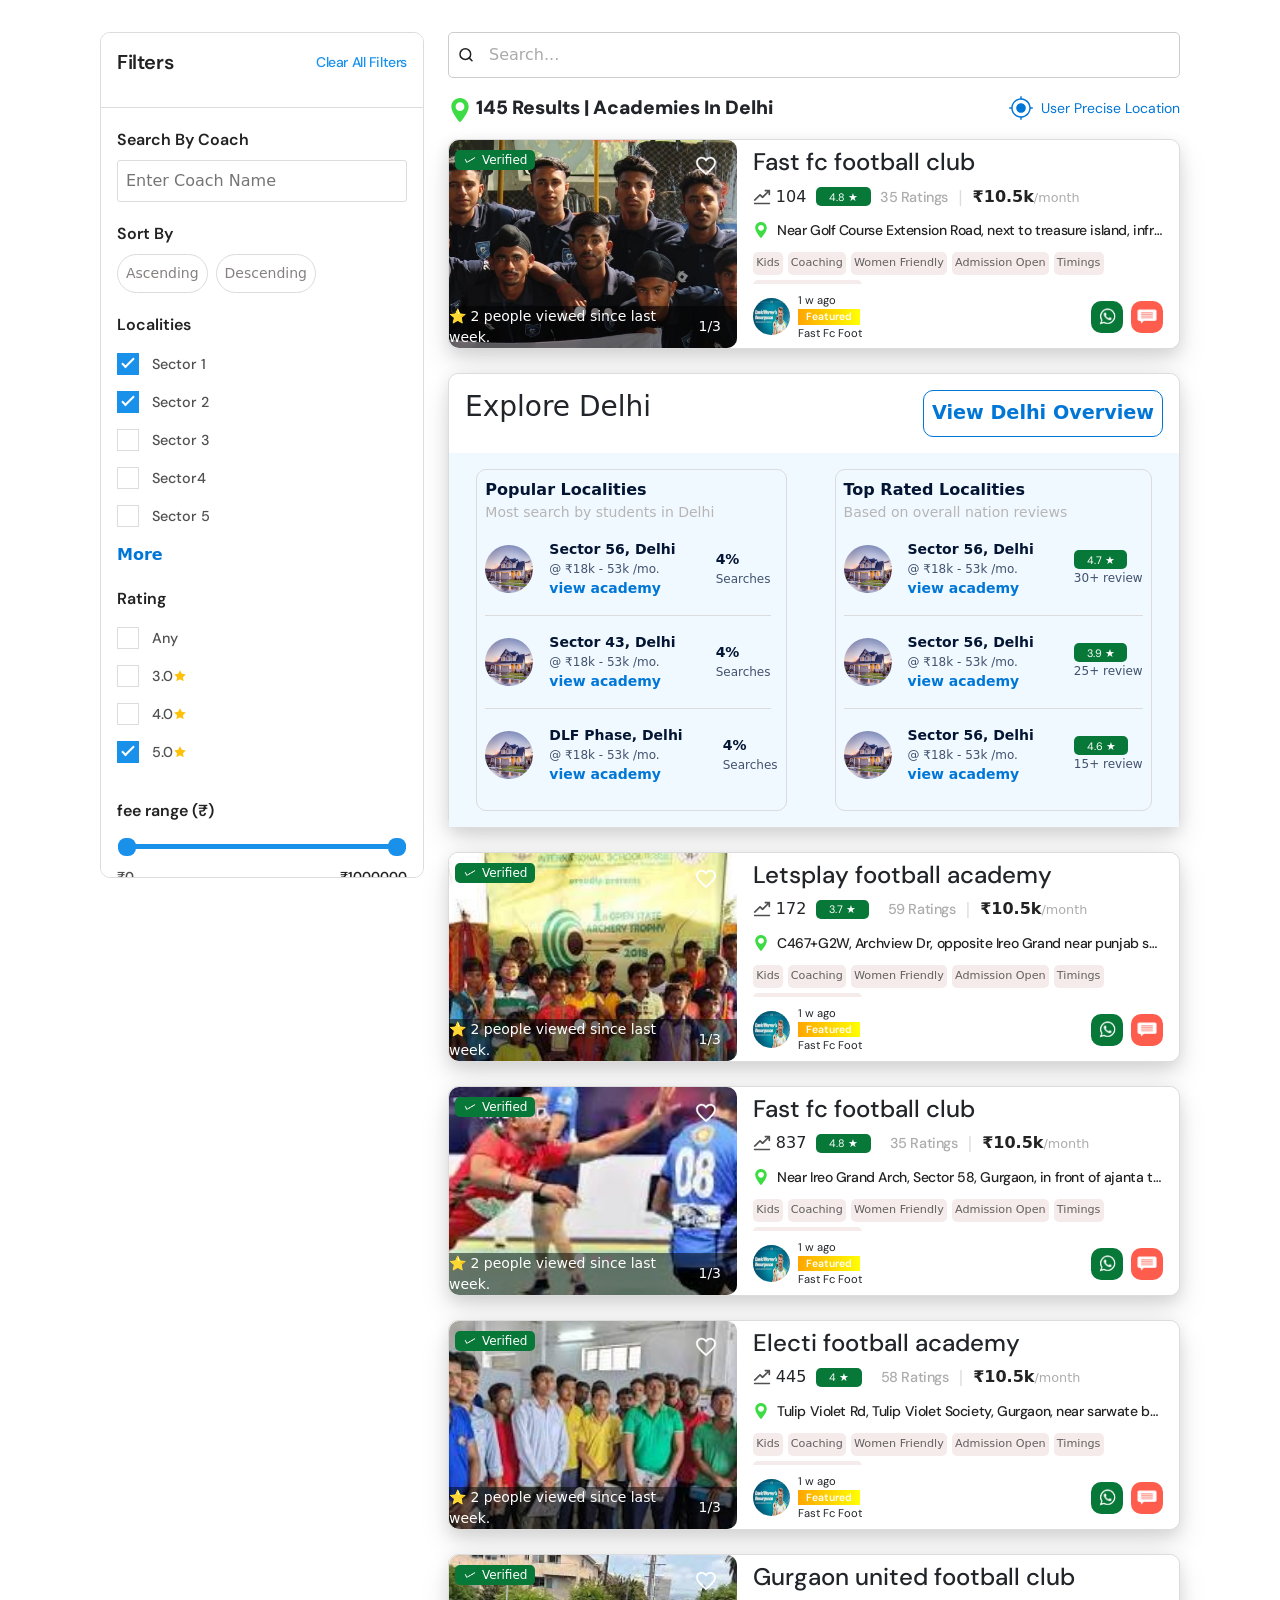
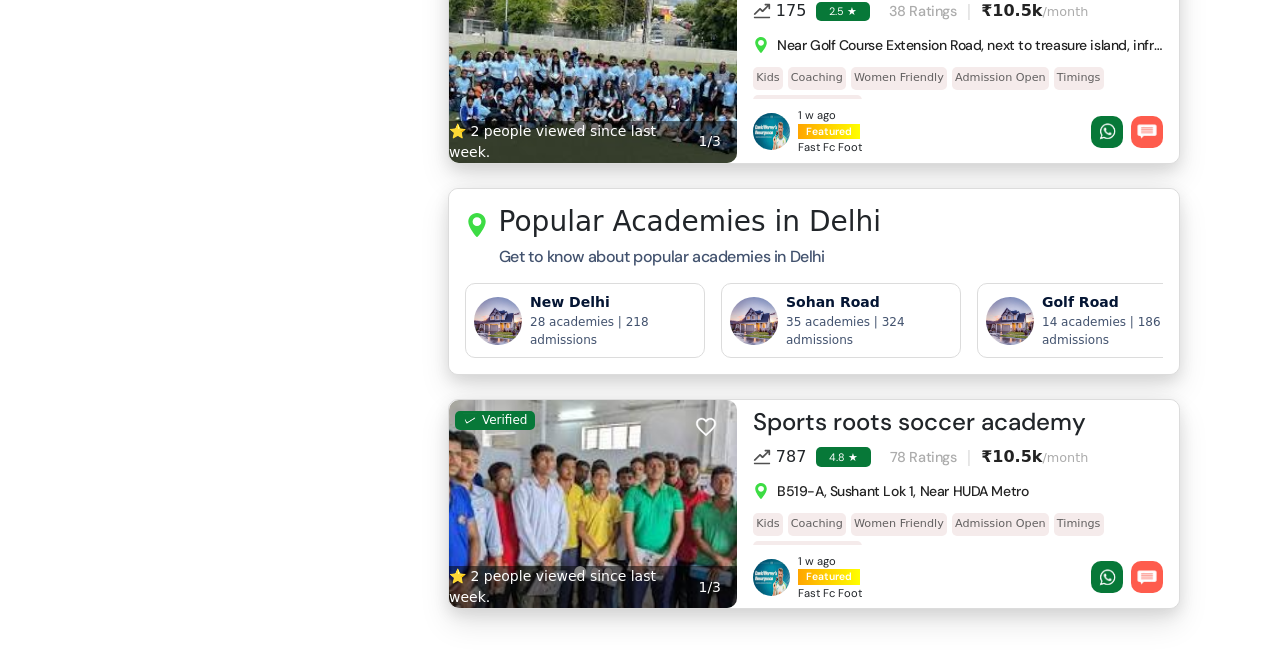
==== commit e3e55a08: "changes" ====
--- a/index.html
+++ b/index.html
@@ -32,6 +32,10 @@
             <div class="filter_top">
                 <p class="fb_font" id="filter_new_heading">Filters</p>
                 <p class="fb_font" id="filter_new_heading_2">Clear All Filters</p>
+            </div>
+            <div class="mob_filter_input">
+                <label for="">Search By Coach</label>
+                <input type="text" placeholder="Enter Coach Name">
             </div>
             <div class="mob_filter_input">
                 <label for="">Sort By</label>
@@ -1246,14 +1250,17 @@
 
         $('#moreBtn').click(function() {
             $('.localities_popup').show();
+            $('.filter_left').css('overflow', 'visible')
         });
         $('#closeBtn').click(function() {
             $('.localities_popup').hide();
+            $('.filter_left').css('overflow', 'auto')
         });
 
         $(document).click(function(e) {
             if ($(e.target).closest("#moreBtn, .localities_popup").length === 0) {
                 $(".localities_popup").hide();
+                $('.filter_left').css('overflow', 'auto')
             }
         });
     });
--- a/asset/css/listing.css
+++ b/asset/css/listing.css
@@ -1048,7 +1048,7 @@
   border-radius: 0.3125rem;
   width: 37rem;
   height: 18rem;
-  z-index: 2;
+  z-index: 2000;
   padding: 1rem;
   overflow: auto;
   display: none;
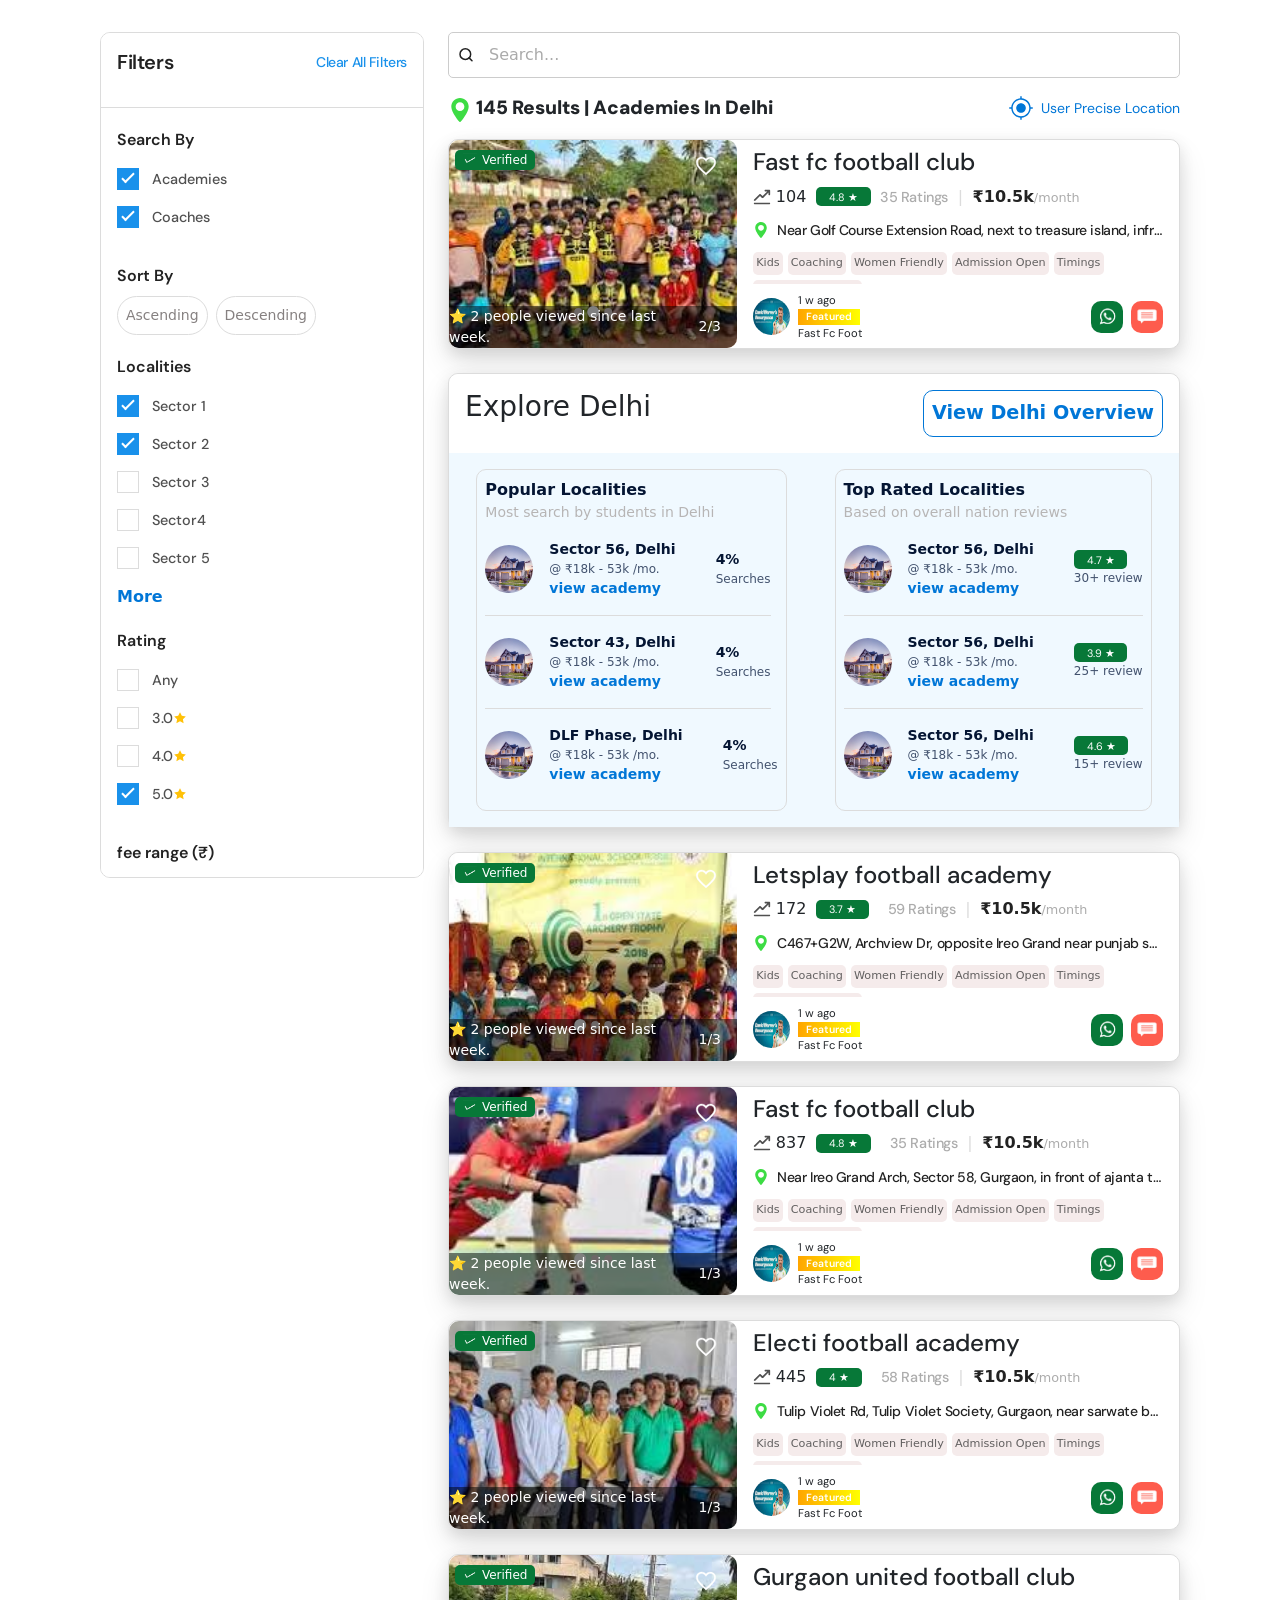
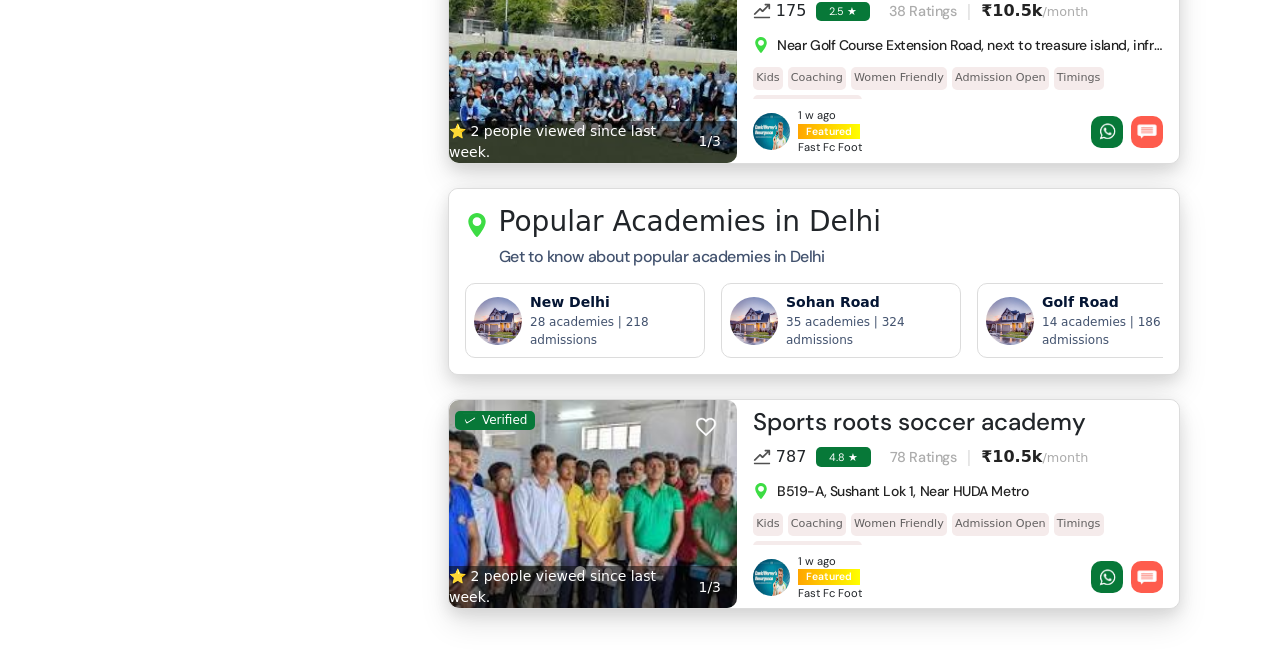
==== commit bbaacf4f: "changes" ====
--- a/index.html
+++ b/index.html
@@ -33,10 +33,27 @@
                 <p class="fb_font" id="filter_new_heading">Filters</p>
                 <p class="fb_font" id="filter_new_heading_2">Clear All Filters</p>
             </div>
-            <div class="mob_filter_input">
-                <label for="">Search By Coach</label>
-                <input type="text" placeholder="Enter Coach Name">
-            </div>
+
+            <div class="filter_check">
+                <p class="mob_filter_topic">Search By</p>
+
+                <div class="mobile_login_check">
+                    <label class="mobile_login_label_checkbox">
+                        <input type="checkbox" checked />
+                        <span class="mobile_login_checkbox"></span>
+                        <p class="mob_filter_sector">Academies</p>
+                    </label>
+                </div>
+
+                <div class="mobile_login_check">
+                    <label class="mobile_login_label_checkbox">
+                        <input type="checkbox" checked />
+                        <span class="mobile_login_checkbox"></span>
+                        <p class="mob_filter_sector">Coaches</p>
+                    </label>
+                </div>
+            </div>
+
             <div class="mob_filter_input">
                 <label for="">Sort By</label>
                 <div class="sort_by">
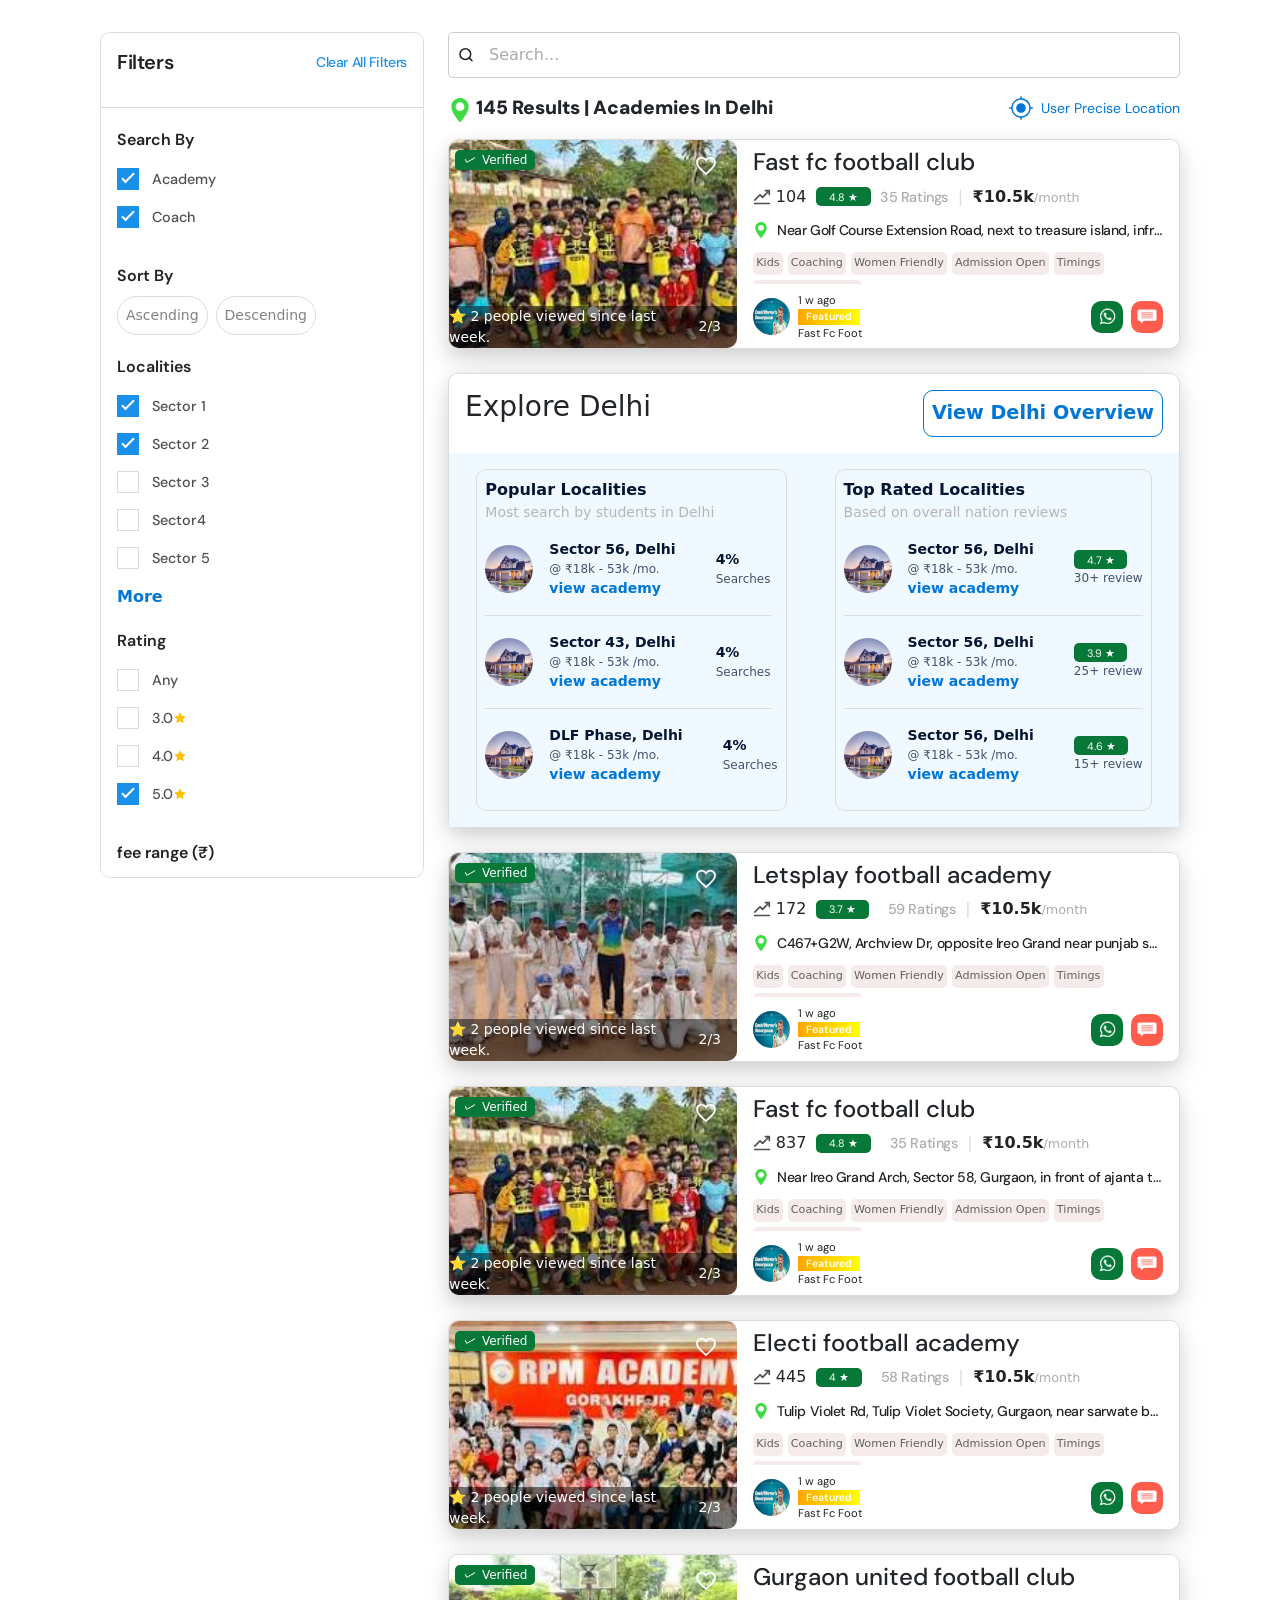
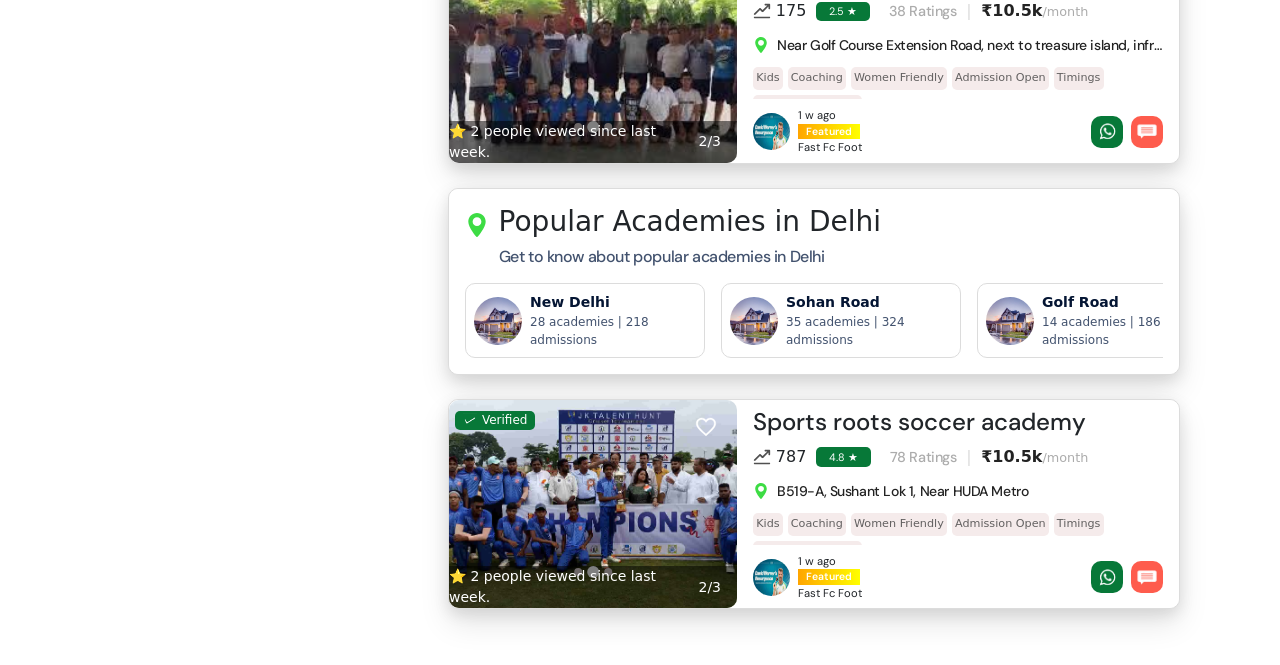
==== commit bf17dcb6: "Changes" ====
--- a/index.html
+++ b/index.html
@@ -41,7 +41,7 @@
                     <label class="mobile_login_label_checkbox">
                         <input type="checkbox" checked />
                         <span class="mobile_login_checkbox"></span>
-                        <p class="mob_filter_sector">Academies</p>
+                        <p class="mob_filter_sector">Academy</p>
                     </label>
                 </div>
 
@@ -49,7 +49,7 @@
                     <label class="mobile_login_label_checkbox">
                         <input type="checkbox" checked />
                         <span class="mobile_login_checkbox"></span>
-                        <p class="mob_filter_sector">Coaches</p>
+                        <p class="mob_filter_sector">Coach</p>
                     </label>
                 </div>
             </div>
